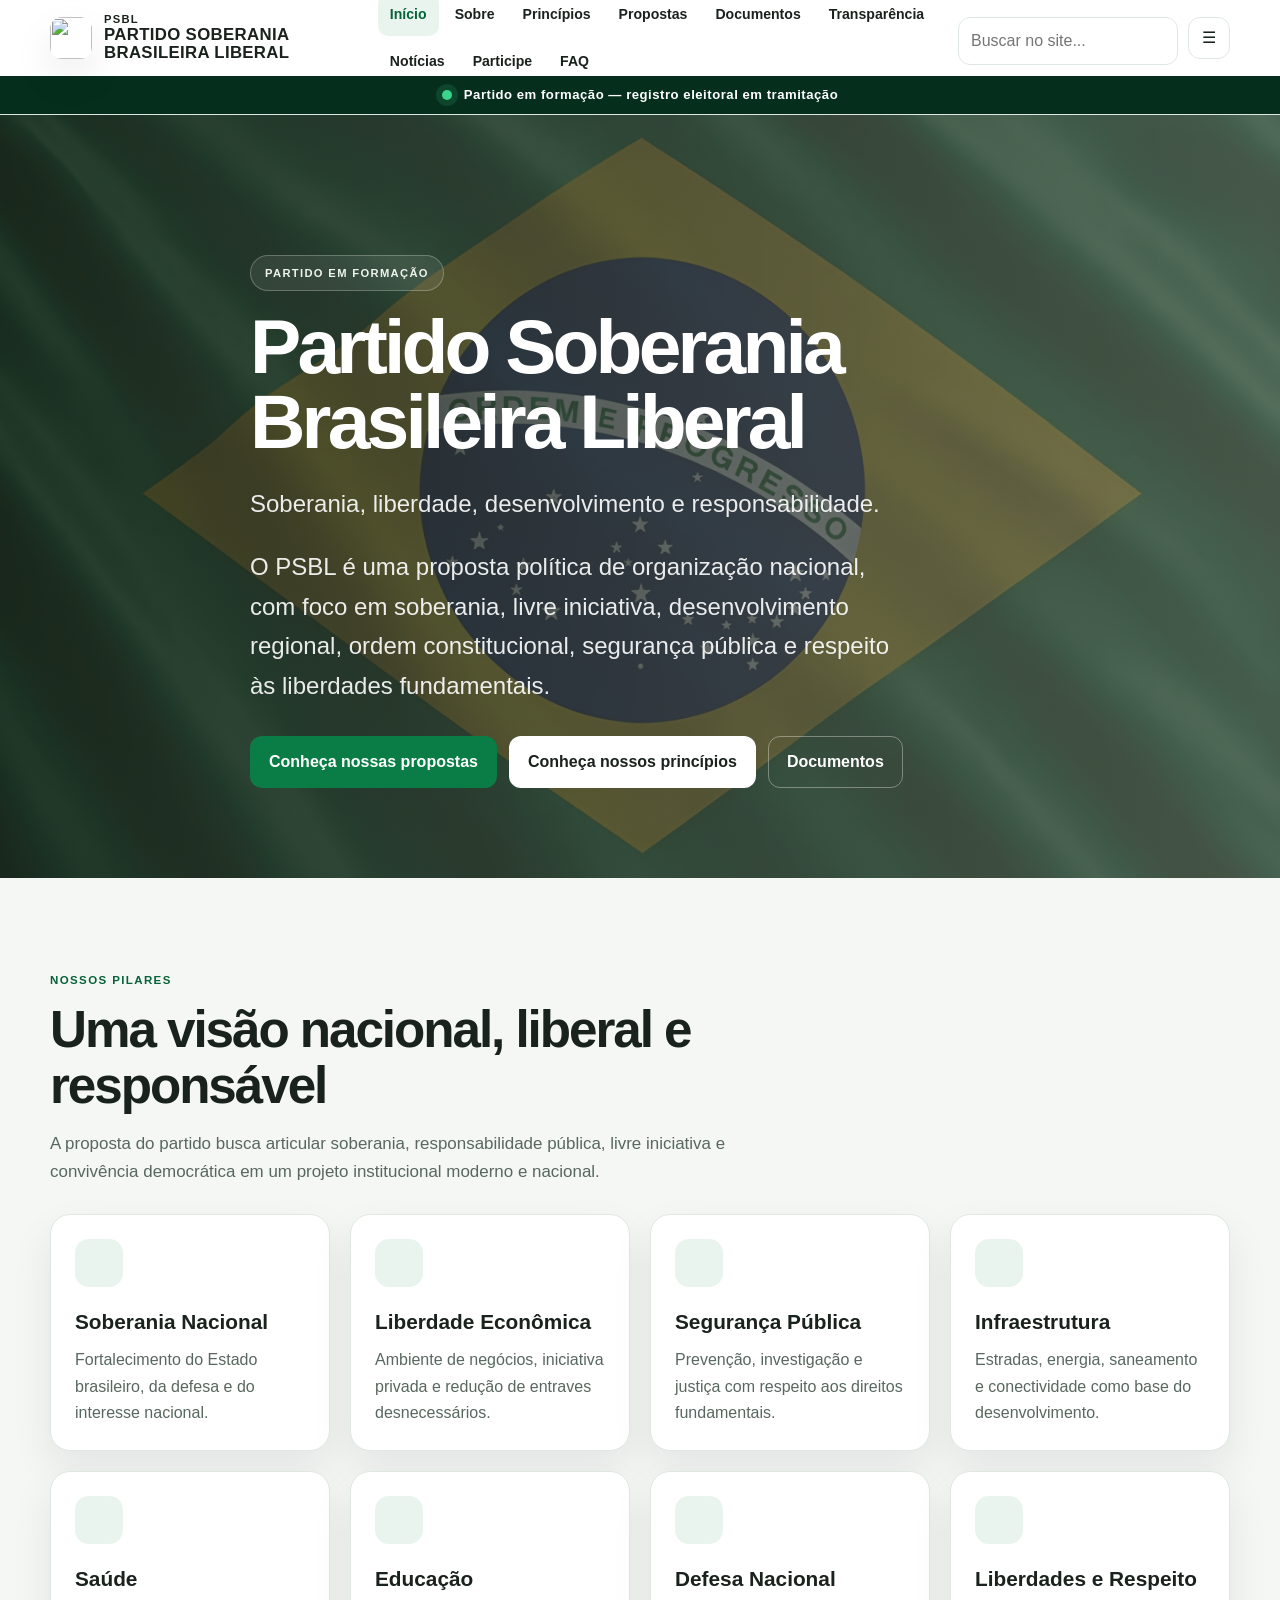
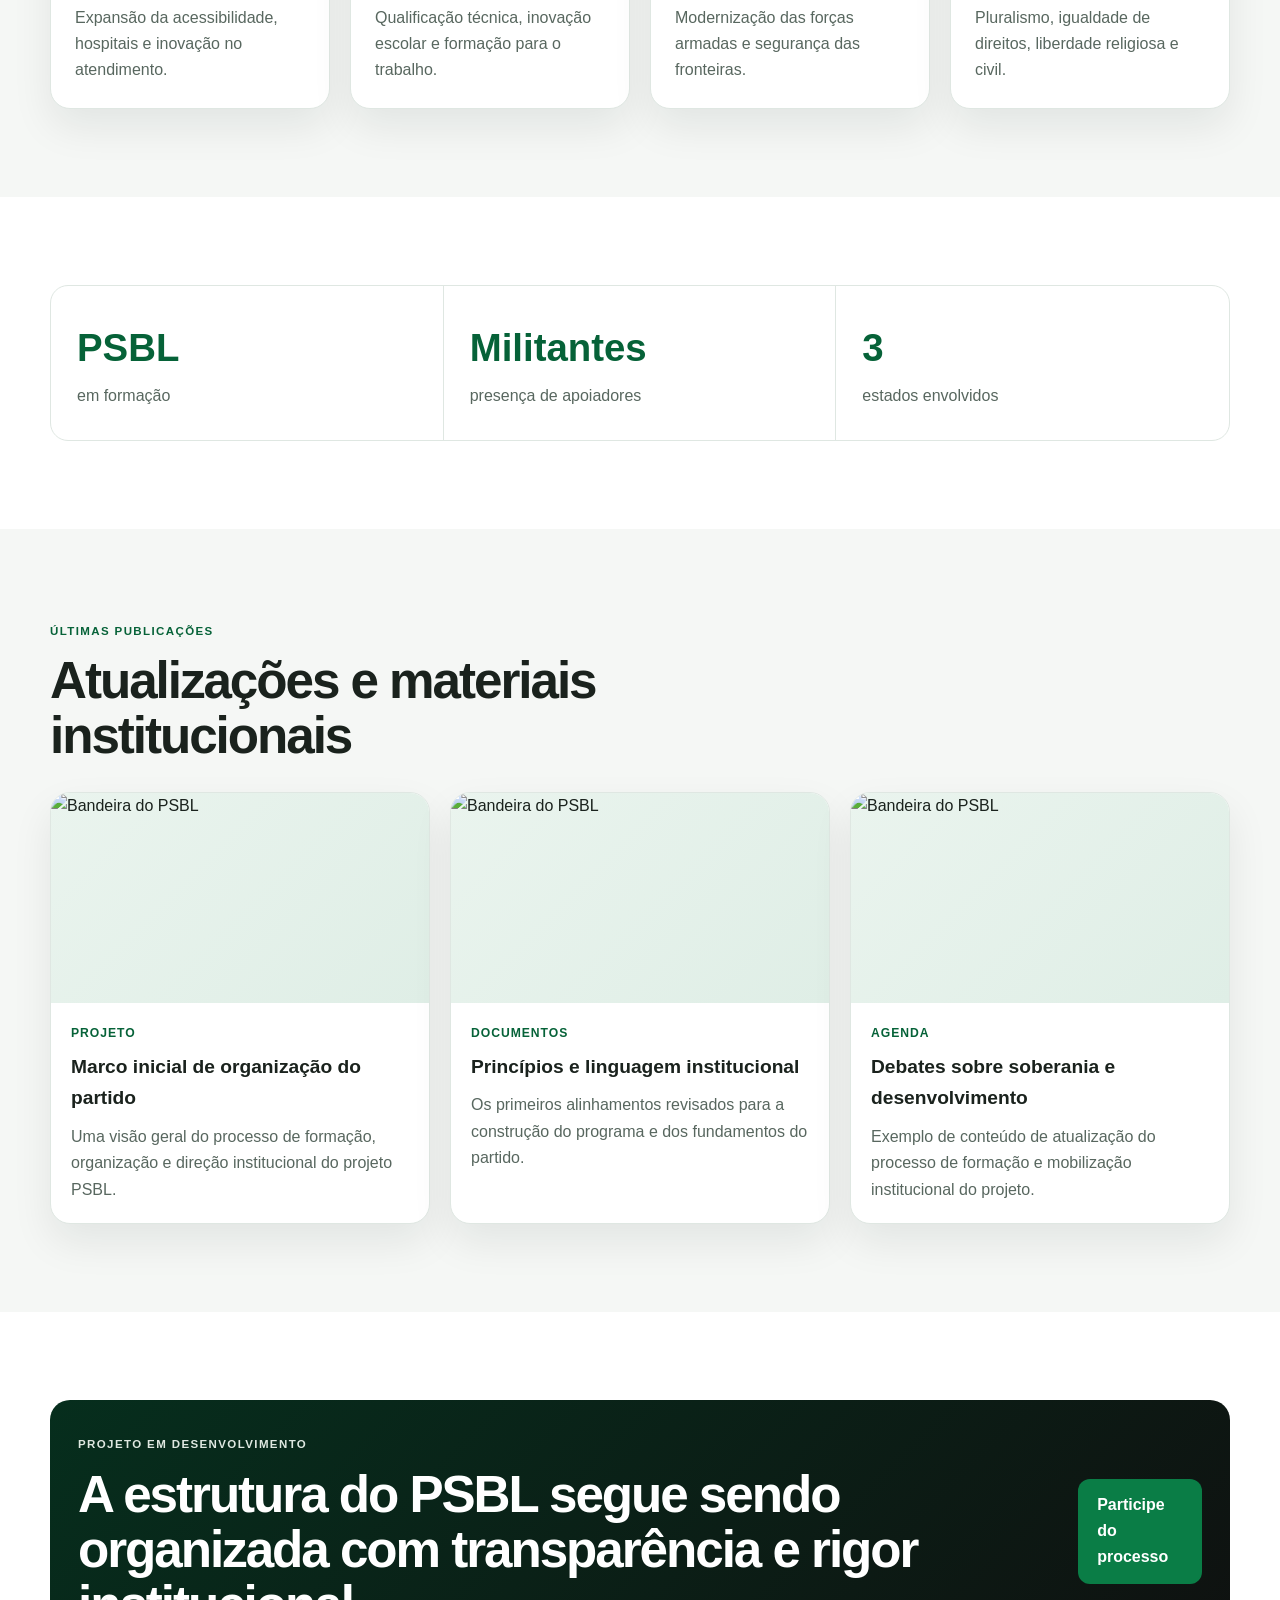
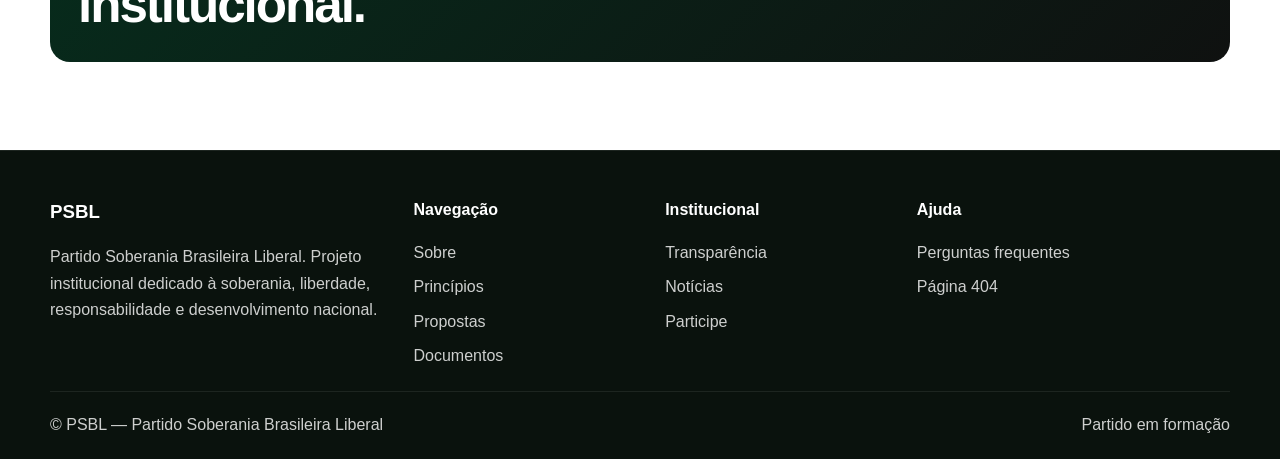
==== index.html @ d9a44c6a "Rename 1index.html to index.html" ====
<!DOCTYPE html>
<html lang="pt-BR">
  <head>
    <meta charset="UTF-8" />
    <meta name="viewport" content="width=device-width, initial-scale=1.0" />
    <title>PSBL | Partido Soberania Brasileira Liberal</title>
    <meta name="description" content="Partido Soberania Brasileira Liberal — informações institucionais, princípios e propostas em formação." />
    <meta property="og:title" content="PSBL | Partido Soberania Brasileira Liberal" />
    <meta property="og:description" content="PSBL - Partido Soberania Brasileira Liberal. Soberania, liberdade, desenvolvimento e responsabilidade." />
    <meta property="og:type" content="website" />
    <meta property="og:image" content="./bandeira-psbl.svg" />
    <link rel="icon" href="./download.svg" type="image/svg+xml" />
    <link rel="stylesheet" href="./style.css" />
    <link rel="stylesheet" href="./responsive.css" />
  </head>
  <body data-page="home">
    <a class="skip-link" href="#main-content">Pular para o conteúdo</a>
    <header class="site-header">
      <div class="container header-inner">
        <a href="./index.html" class="brand" aria-label="PSBL início">
          <img class="brand-mark" src="./download.svg" alt="" />
          <span class="brand-text"><span>PSBL</span><strong>Partido Soberania Brasileira Liberal</strong></span>
        </a>
        <div class="nav-layout">
          <nav class="nav" aria-label="Navegação principal">
            <a href="index.html" class="active">Início</a>
            <a href="sobre.html">Sobre</a>
            <a href="principios.html">Princípios</a>
            <a href="propostas.html">Propostas</a>
            <a href="documentos.html">Documentos</a>
            <a href="transparencia.html">Transparência</a>
            <a href="noticias.html">Notícias</a>
            <a href="participe.html">Participe</a>
            <a href="faq.html">FAQ</a>
          </nav>
          <div class="nav-actions">
            <input id="site-search" class="site-search" type="search" aria-label="Buscar no site" placeholder="Buscar no site..." />
            <button class="icon-btn menu-toggle" type="button" aria-label="Abrir menu" aria-expanded="false">☰</button>
          </div>
        </div>
      </div>
      <div class="status-bar"><div class="container"><span class="status-indicator" aria-hidden="true"></span><span>Partido em formação — registro eleitoral em tramitação</span></div></div>
    </header>

    <main id="main-content">
      <section class="hero" aria-label="Banner principal do PSBL">
        <div class="container hero-content">
          <span class="eyebrow">Partido em formação</span>
          <h1>Partido Soberania Brasileira Liberal</h1>
          <p>Soberania, liberdade, desenvolvimento e responsabilidade.</p>
          <p>O PSBL é uma proposta política de organização nacional, com foco em soberania, livre iniciativa, desenvolvimento regional, ordem constitucional, segurança pública e respeito às liberdades fundamentais.</p>
          <div class="actions">
            <a class="btn btn-primary" href="propostas.html">Conheça nossas propostas</a>
            <a class="btn btn-light" href="principios.html">Conheça nossos princípios</a>
            <a class="btn btn-outline" href="documentos.html">Documentos</a>
          </div>
        </div>
      </section>

      <section class="section">
        <div class="container">
          <div class="section-head">
            <span class="kicker">Nossos pilares</span>
            <h2>Uma visão nacional, liberal e responsável</h2>
            <p class="lead">A proposta do partido busca articular soberania, responsabilidade pública, livre iniciativa e convivência democrática em um projeto institucional moderno e nacional.</p>
          </div>
          <div class="grid grid-4">
            <article class="card search-target"><div class="icon"></div><h3>Soberania Nacional</h3><p>Fortalecimento do Estado brasileiro, da defesa e do interesse nacional.</p></article>
            <article class="card search-target"><div class="icon"></div><h3>Liberdade Econômica</h3><p>Ambiente de negócios, iniciativa privada e redução de entraves desnecessários.</p></article>
            <article class="card search-target"><div class="icon"></div><h3>Segurança Pública</h3><p>Prevenção, investigação e justiça com respeito aos direitos fundamentais.</p></article>
            <article class="card search-target"><div class="icon"></div><h3>Infraestrutura</h3><p>Estradas, energia, saneamento e conectividade como base do desenvolvimento.</p></article>
            <article class="card search-target"><div class="icon"></div><h3>Saúde</h3><p>Expansão da acessibilidade, hospitais e inovação no atendimento.</p></article>
            <article class="card search-target"><div class="icon"></div><h3>Educação</h3><p>Qualificação técnica, inovação escolar e formação para o trabalho.</p></article>
            <article class="card search-target"><div class="icon"></div><h3>Defesa Nacional</h3><p>Modernização das forças armadas e segurança das fronteiras.</p></article>
            <article class="card search-target"><div class="icon"></div><h3>Liberdades e Respeito</h3><p>Pluralismo, igualdade de direitos, liberdade religiosa e civil.</p></article>
          </div>
        </div>
      </section>

      <section class="section alt">
        <div class="container">
          <div class="stats">
            <div class="stat search-target"><strong>PSBL</strong><span>em formação</span></div>
            <div class="stat search-target"><strong>Militantes</strong><span>presença de apoiadores</span></div>
            <div class="stat search-target"><strong>3</strong><span>estados envolvidos</span></div>
          </div>
        </div>
      </section>

      <section class="section">
        <div class="container">
          <div class="section-head">
            <span class="kicker">Últimas publicações</span>
            <h2>Atualizações e materiais institucionais</h2>
          </div>
          <div class="grid grid-3">
            <article class="news-card search-target"><img src="./bandeira-psbl.svg" alt="Bandeira do PSBL" /><div class="news-card-body"><div class="news-meta">Projeto</div><h3>Marco inicial de organização do partido</h3><p>Uma visão geral do processo de formação, organização e direção institucional do projeto PSBL.</p></div></article>
            <article class="news-card search-target"><img src="./bandeira-psbl.svg" alt="Bandeira do PSBL" /><div class="news-card-body"><div class="news-meta">Documentos</div><h3>Princípios e linguagem institucional</h3><p>Os primeiros alinhamentos revisados para a construção do programa e dos fundamentos do partido.</p></div></article>
            <article class="news-card search-target"><img src="./bandeira-psbl.svg" alt="Bandeira do PSBL" /><div class="news-card-body"><div class="news-meta">Agenda</div><h3>Debates sobre soberania e desenvolvimento</h3><p>Exemplo de conteúdo de atualização do processo de formação e mobilização institucional do projeto.</p></div></article>
          </div>
        </div>
      </section>

      <section class="section alt">
        <div class="container">
          <div class="callout">
            <div>
              <span class="kicker" style="color:#dfe8e1;">Projeto em desenvolvimento</span>
              <h2 style="margin:10px 0 0; color:#fff;">A estrutura do PSBL segue sendo organizada com transparência e rigor institucional.</h2>
            </div>
            <a class="btn btn-primary" href="participe.html">Participe do processo</a>
          </div>
        </div>
      </section>
    </main>

    <footer class="footer">
      <div class="container">
        <div class="footer-grid">
          <div>
            <h3>PSBL</h3>
            <p>Partido Soberania Brasileira Liberal. Projeto institucional dedicado à soberania, liberdade, responsabilidade e desenvolvimento nacional.</p>
          </div>
          <div>
            <h4>Navegação</h4>
            <ul>
              <li><a href="sobre.html">Sobre</a></li>
              <li><a href="principios.html">Princípios</a></li>
              <li><a href="propostas.html">Propostas</a></li>
              <li><a href="documentos.html">Documentos</a></li>
            </ul>
          </div>
          <div>
            <h4>Institucional</h4>
            <ul>
              <li><a href="transparencia.html">Transparência</a></li>
              <li><a href="noticias.html">Notícias</a></li>
              <li><a href="participe.html">Participe</a></li>
            </ul>
          </div>
          <div>
            <h4>Ajuda</h4>
            <ul>
              <li><a href="faq.html">Perguntas frequentes</a></li>
              <li><a href="404.html">Página 404</a></li>
            </ul>
          </div>
        </div>
        <div class="footer-bottom">
          <span>© <span id="year"></span> PSBL — Partido Soberania Brasileira Liberal</span>
          <span>Partido em formação</span>
        </div>
      </div>
    </footer>

    <button class="back-to-top" type="button" aria-label="Voltar ao topo">↑</button>
    <div class="modal" aria-hidden="true">
      <div class="modal-card" role="dialog" aria-modal="true" aria-labelledby="modal-title">
        <div class="modal-header">
          <h3 id="modal-title">Documento</h3>
          <button class="close-modal" type="button" aria-label="Fechar modal">×</button>
        </div>
        <div id="modal-body"></div>
      </div>
    </div>

    <script src="./main.js"></script>
    <script src="./menu.js"></script>
    <script src="./faq.js"></script>
    <script src="./search.js"></script>
  </body>
</html>
---- style.css ----
:root {
  --green: #0a7d46;
  --green-strong: #066238;
  --green-deep: #062e1d;
  --green-soft: #eaf4ee;
  --black: #0f1110;
  --ink: #1a221d;
  --muted: #58675f;
  --paper: #f5f7f5;
  --white: #ffffff;
  --line: #dfe7e2;
  --shadow: 0 18px 40px rgba(12, 28, 21, 0.08);
  --radius: 20px;
  --max: 1180px;
  --header-height: 76px;
  --transition: 0.22s ease;
}
* { box-sizing: border-box; }
html { scroll-behavior: smooth; }
body { margin: 0; font-family: "Bahnschrift", "DIN Alternate", "DIN 1451 Std", "Arial Narrow", Arial, sans-serif; color: var(--ink); background: var(--paper); line-height: 1.65; }
body.dark-mode { --green: #1a9a5f; --green-strong: #22b56e; --green-deep: #0d2c22; --green-soft: #112a1f; --black: #111714; --ink: #edf4ef; --muted: #b7c4bd; --paper: #0f1512; --white: #111918; --line: #1e2c28; --shadow: 0 18px 40px rgba(0,0,0,0.25); }
img { max-width: 100%; display: block; }
a { color: inherit; text-decoration: none; }
button, input, select, textarea { font: inherit; }
button { cursor: pointer; }
.container { width: min(var(--max), calc(100% - 32px)); margin: 0 auto; }
.skip-link { position: absolute; left: -9999px; top: 0; background: var(--white); color: var(--black); padding: 10px 14px; z-index: 1100; }
.skip-link:focus { left: 16px; top: 16px; }
.site-header { position: sticky; top: 0; z-index: 1000; background: rgba(255,255,255,0.9); backdrop-filter: blur(10px); border-bottom: 1px solid var(--line); }
body.dark-mode .site-header { background: rgba(16, 21, 18, 0.9); }
.header-inner { height: var(--header-height); display: flex; align-items: center; gap: 18px; }
.brand { display: flex; align-items: center; gap: 12px; min-width: 0; font-weight: 900; letter-spacing: 0.08em; text-transform: uppercase; }
.brand-mark { width: 42px; height: 42px; border-radius: 12px; object-fit: cover; box-shadow: var(--shadow); flex: 0 0 auto; }
.brand-text { display: flex; flex-direction: column; line-height: 1.1; font-size: 0.7rem; }
.brand-text strong { font-size: 1.05rem; letter-spacing: 0.02em; }
.nav-layout { display: flex; align-items: center; width: 100%; }
.nav { margin-left: auto; display: flex; align-items: center; gap: 4px; flex-wrap: wrap; }
.nav a, .dropbtn { padding: 10px 12px; border-radius: 10px; font-size: 0.88rem; font-weight: 700; color: var(--ink); transition: var(--transition); }
.nav a:hover, .nav a.active, .dropbtn:hover { background: var(--green-soft); color: var(--green-strong); }
.dropdown { position: relative; }
.dropdown-menu { position: absolute; top: calc(100% + 8px); left: 0; min-width: 230px; display: none; background: var(--white); border: 1px solid var(--line); border-radius: 14px; padding: 8px; box-shadow: var(--shadow); }
.dropdown:hover .dropdown-menu, .dropdown:focus-within .dropdown-menu, .dropdown-menu.is-open { display: block; }
.dropdown-menu a { display: block; padding: 9px 10px; border-radius: 10px; }
.dropdown-menu a:hover { background: var(--green-soft); }
.nav-actions { display: flex; align-items: center; gap: 10px; margin-left: 12px; }
.icon-btn { width: 42px; height: 42px; border: 1px solid var(--line); background: var(--white); border-radius: 12px; display: grid; place-items: center; color: var(--ink); transition: var(--transition); }
.icon-btn:hover { border-color: var(--green); color: var(--green-strong); }
.site-search { width: 220px; padding: 10px 12px; border: 1px solid var(--line); border-radius: 12px; background: rgba(255,255,255,0.5); }
.site-search:focus { outline: none; border-color: var(--green); box-shadow: 0 0 0 3px rgba(10,125,70,0.12); }
.status-bar { background: var(--green-deep); color: var(--white); }
.status-bar .container { display: flex; align-items: center; justify-content: center; gap: 12px; padding: 8px 0; font-size: 0.82rem; font-weight: 700; letter-spacing: 0.04em; }
.status-indicator { width: 10px; height: 10px; border-radius: 50%; background: #3ad48d; box-shadow: 0 0 0 6px rgba(58,212,141,0.14); }
.hero { position: relative; min-height: 670px; display: grid; align-items: center; background: linear-gradient(90deg, rgba(9,20,15,0.82), rgba(9,20,15,0.44)); overflow: hidden; }
.hero::before { content: ""; position: absolute; inset: 0; background-image: linear-gradient(90deg, rgba(4,13,9,0.7), rgba(4,13,9,0.6)), url("./bandeira-br.jpg"); background-size: cover; background-position: center; filter: saturate(0.9) contrast(1.08); opacity: 0.5; }
.hero-content { position: relative; z-index: 1; padding: 140px 0 90px; max-width: 780px; }
.eyebrow { display: inline-flex; gap: 8px; align-items: center; border-radius: 999px; padding: 8px 14px; background: rgba(255,255,255,0.08); border: 1px solid rgba(255,255,255,0.25); text-transform: uppercase; letter-spacing: 0.12em; font-size: 0.7rem; font-weight: 800; color: #edf4ee; }
.hero h1 { font-size: clamp(2.8rem, 6vw, 5rem); line-height: 0.98; margin: 18px 0 18px; letter-spacing: -0.05em; color: var(--white); }
.hero p { max-width: 660px; font-size: clamp(1.1rem, 2vw, 1.5rem); color: rgba(255,255,255,0.9); }
.actions { display: flex; flex-wrap: wrap; gap: 12px; margin-top: 30px; }
.btn { display: inline-flex; align-items: center; justify-content: center; border: 1px solid transparent; border-radius: 12px; padding: 12px 18px; font-weight: 800; transition: var(--transition); }
.btn:hover { transform: translateY(-1px); }
.btn-primary { background: var(--green); color: var(--white); }
.btn-primary:hover { background: #0d9c57; }
.btn-light { background: var(--white); color: var(--ink); }
.btn-outline { background: transparent; border-color: rgba(255,255,255,0.35); color: var(--white); }
.btn-dark { background: var(--black); color: var(--white); }
.btn-soft { background: var(--green-soft); color: var(--green-strong); }
.section { padding: 88px 0; }
.section.alt { background: var(--white); }
.section-head { max-width: 760px; margin-bottom: 28px; }
.kicker { display: inline-block; color: var(--green-strong); font-weight: 800; letter-spacing: 0.12em; text-transform: uppercase; font-size: 0.72rem; }
.section h2 { font-size: clamp(2rem, 4vw, 3.2rem); line-height: 1.08; margin: 10px 0 12px; letter-spacing: -0.04em; }
.lead { color: var(--muted); font-size: 1.06rem; }
.grid { display: grid; gap: 20px; }
.grid-3 { grid-template-columns: repeat(3, minmax(0, 1fr)); }
.grid-4 { grid-template-columns: repeat(4, minmax(0, 1fr)); }
.grid-2 { grid-template-columns: repeat(2, minmax(0, 1fr)); }
.card { background: var(--white); border: 1px solid var(--line); border-radius: var(--radius); padding: 24px; box-shadow: var(--shadow); }
.card h3 { margin: 0 0 8px; font-size: 1.3rem; }
.card p { margin: 0; color: var(--muted); }
.card .icon { width: 48px; height: 48px; border-radius: 14px; margin-bottom: 18px; display: grid; place-items: center; background: var(--green-soft); color: var(--green-strong); font-weight: 900; }
.stats { display: grid; grid-template-columns: repeat(3, minmax(0, 1fr)); border: 1px solid var(--line); background: var(--white); border-radius: 18px; overflow: hidden; }
.stat { padding: 30px 26px; border-right: 1px solid var(--line); }
.stat:last-child { border-right: none; }
.stat strong { display: block; font-size: clamp(1.8rem, 3vw, 2.5rem); margin-bottom: 4px; color: var(--green-strong); }
.stat span { color: var(--muted); }
.callout { background: linear-gradient(135deg, var(--green-deep), var(--black)); color: var(--white); border-radius: 20px; padding: 30px 28px; display: flex; justify-content: space-between; align-items: center; gap: 18px; }
.callout p { margin: 0; color: rgba(255,255,255,0.8); }
.page-hero { padding: 86px 0 52px; background: var(--white); border-bottom: 1px solid var(--line); }
.page-hero h1 { margin: 10px 0; font-size: clamp(2.5rem, 4vw, 4rem); line-height: 1; letter-spacing: -0.05em; }
.breadcrumb { font-size: 0.82rem; color: var(--muted); }
.breadcrumb a { color: var(--green-strong); font-weight: 700; }
.page-shell { padding: 52px 0 90px; }
.notice { border-left: 4px solid var(--green); background: var(--green-soft); border-radius: 0 14px 14px 0; padding: 18px 20px; margin-bottom: 24px; }
.notice p { margin: 0; color: var(--ink); }
.tags { display: flex; gap: 10px; flex-wrap: wrap; margin-top: 16px; }
.tag { display: inline-flex; align-items: center; justify-content: center; border-radius: 999px; background: var(--green-soft); color: var(--green-strong); font-size: 0.72rem; font-weight: 800; padding: 7px 10px; letter-spacing: 0.04em; text-transform: uppercase; }
.timeline { position: relative; margin-top: 28px; }
.timeline::before { content: ""; position: absolute; left: 13px; top: 8px; bottom: 8px; width: 2px; background: var(--line); }
.timeline-item { position: relative; padding: 0 0 28px 40px; }
.timeline-item::before { content: ""; position: absolute; left: 6px; top: 6px; width: 16px; height: 16px; border-radius: 50%; background: var(--green); border: 4px solid var(--green-soft); }
.timeline-item strong { display: block; font-size: 1.1rem; margin-bottom: 4px; }
.list { margin: 0; padding-left: 20px; }
.list li { margin: 9px 0; color: var(--muted); }
.category-title { display: flex; align-items: center; gap: 12px; margin: 30px 0 18px; }
.category-title .line { height: 1px; background: var(--line); flex: 1; }
.proposal-box { background: var(--white); border: 1px solid var(--line); border-radius: 18px; padding: 18px 18px 14px; box-shadow: var(--shadow); }
.proposal-box h3 { margin: 0 0 8px; }
.proposal-box ul { margin: 0; padding-left: 18px; color: var(--muted); }
.panel { background: var(--white); border: 1px solid var(--line); border-radius: var(--radius); padding: 24px; box-shadow: var(--shadow); }
.table-wrap { overflow: auto; border: 1px solid var(--line); border-radius: 18px; background: var(--white); }
table { width: 100%; border-collapse: collapse; min-width: 650px; }
th, td { text-align: left; padding: 14px 16px; border-bottom: 1px solid var(--line); }
th { background: var(--green-soft); font-size: 0.76rem; letter-spacing: 0.08em; text-transform: uppercase; color: var(--green-strong); }
.form { display: grid; gap: 14px; }
.form-grid { display: grid; grid-template-columns: repeat(2, minmax(0, 1fr)); gap: 14px; }
label { display: block; font-weight: 700; font-size: 0.9rem; }
input, select, textarea { width: 100%; margin-top: 6px; padding: 12px 13px; border-radius: 12px; border: 1px solid var(--line); background: var(--white); color: var(--ink); }
input:focus, select:focus, textarea:focus { outline: none; border-color: var(--green); box-shadow: 0 0 0 3px rgba(10,125,70,0.12); }
textarea { min-height: 130px; resize: vertical; }
.news-card, .event-card { background: var(--white); border: 1px solid var(--line); border-radius: 20px; overflow: hidden; box-shadow: var(--shadow); }
.news-card img { height: 210px; width: 100%; object-fit: cover; background: linear-gradient(135deg, var(--green-soft), #dfeee6); }
.news-card-body, .event-card-body { padding: 20px; }
.news-meta, .event-meta { font-size: 0.76rem; font-weight: 700; text-transform: uppercase; letter-spacing: 0.08em; color: var(--green-strong); }
.news-card h3, .event-card h3 { margin: 8px 0 10px; font-size: 1.2rem; }
.news-card p, .event-card p { margin: 0; color: var(--muted); }
.event-badge { display: inline-block; background: var(--green-soft); color: var(--green-strong); border-radius: 999px; padding: 5px 9px; font-size: 0.72rem; font-weight: 800; }
.faq-item { border: 1px solid var(--line); border-radius: 14px; background: var(--white); overflow: hidden; margin-bottom: 12px; }
.faq-question { width: 100%; display: flex; align-items: center; justify-content: space-between; background: transparent; border: 0; padding: 16px 18px; text-align: left; font-weight: 800; color: var(--ink); }
.faq-answer { padding: 0 18px 18px; color: var(--muted); display: none; }
.faq-item.active .faq-answer { display: block; }
.faq-question .plus { font-size: 1.6rem; line-height: 1; color: var(--green-strong); }
.map-illustration { background: linear-gradient(135deg, #edf5f1, #e6f2ea); border: 1px solid var(--line); border-radius: 20px; padding: 30px; min-height: 320px; position: relative; overflow: hidden; }
.map-shape { position: absolute; inset: 50% auto auto 50%; transform: translate(-50%, -50%); width: 240px; height: 260px; background: linear-gradient(135deg, var(--green), #1d9a60); clip-path: polygon(17% 8%, 74% 12%, 92% 19%, 94% 55%, 82% 81%, 60% 95%, 38% 92%, 25% 77%, 12% 62%, 10% 29%); box-shadow: inset 0 0 0 2px rgba(255,255,255,0.22); }
.map-badges { position: absolute; inset: 0; font-size: 0.75rem; font-weight: 800; color: var(--green-deep); }
.map-badges span { position: absolute; background: rgba(255,255,255,0.7); border-radius: 999px; padding: 7px 9px; }
.map-badges span:nth-child(1) { top: 20%; left: 16%; }
.map-badges span:nth-child(2) { top: 20%; right: 18%; }
.map-badges span:nth-child(3) { bottom: 18%; left: 24%; }
.map-badges span:nth-child(4) { bottom: 18%; right: 20%; }
.chart-placeholder { background: linear-gradient(180deg, rgba(10,125,70,0.08), rgba(10,125,70,0.02)); border: 1px solid var(--line); border-radius: 18px; padding: 20px; min-height: 220px; }
.chart-bars { display: flex; align-items: end; gap: 12px; height: 160px; }
.chart-bars span { flex: 1; border-radius: 8px 8px 0 0; background: linear-gradient(180deg, var(--green), var(--green-strong)); }
.muted { color: var(--muted); }
.footer { background: #0a120d; color: rgba(255,255,255,0.8); border-top: 1px solid rgba(255,255,255,0.08); padding: 46px 0 20px; }
.footer-grid { display: grid; gap: 28px; grid-template-columns: 1.5fr 1fr 1fr 1.4fr; }
.footer h3, .footer h4 { color: var(--white); margin: 0 0 16px; }
.footer ul { list-style: none; padding: 0; margin: 0; display: grid; gap: 8px; }
.footer a:hover { color: var(--white); }
.footer-bottom { margin-top: 22px; padding-top: 20px; border-top: 1px solid rgba(255,255,255,0.08); display: flex; justify-content: space-between; gap: 18px; flex-wrap: wrap; }
.back-to-top { position: fixed; right: 22px; bottom: 22px; width: 48px; height: 48px; border-radius: 50%; border: 0; background: var(--green); color: var(--white); box-shadow: var(--shadow); opacity: 0; pointer-events: none; transform: translateY(10px); transition: var(--transition); }
.back-to-top.visible { opacity: 1; pointer-events: auto; transform: translateY(0); }
.modal { position: fixed; inset: 0; display: none; align-items: center; justify-content: center; background: rgba(5,10,8,0.62); z-index: 1200; padding: 24px; }
.modal.is-open { display: flex; }
.modal-card { width: min(760px, 100%); background: var(--white); color: var(--ink); border-radius: 22px; padding: 24px; box-shadow: var(--shadow); }
.modal-header { display: flex; align-items: center; justify-content: space-between; gap: 10px; margin-bottom: 10px; }
.close-modal { border: 0; background: var(--green-soft); color: var(--green-strong); width: 40px; height: 40px; border-radius: 10px; font-size: 1.3rem; }
.hidden { display: none !important; }
@media (max-width: 980px) { .nav { display: none; } .nav.is-open { display: flex; position: absolute; top: calc(100% + 8px); left: 16px; right: 16px; flex-direction: column; align-items: stretch; background: var(--white); border: 1px solid var(--line); border-radius: 18px; padding: 14px; box-shadow: var(--shadow); } .dropdown-menu { position: static; display: none; box-shadow: none; border: 0; padding-left: 10px; } .dropdown:focus-within .dropdown-menu, .dropdown:hover .dropdown-menu { display: block; } .menu-toggle { display: inline-flex; margin-left: auto; } .site-search { display: none; } .grid-3, .grid-4, .footer-grid { grid-template-columns: 1fr 1fr; } }
@media (max-width: 640px) { .grid-3, .grid-4, .grid-2, .stats, .form-grid, .footer-grid { grid-template-columns: 1fr; } .header-inner { gap: 10px; } .brand-text strong { font-size: 0.9rem; } .hero { min-height: 560px; } .hero-content { padding-top: 86px; } .callout { flex-direction: column; align-items: flex-start; } .nav-actions { margin-left: 0; } }
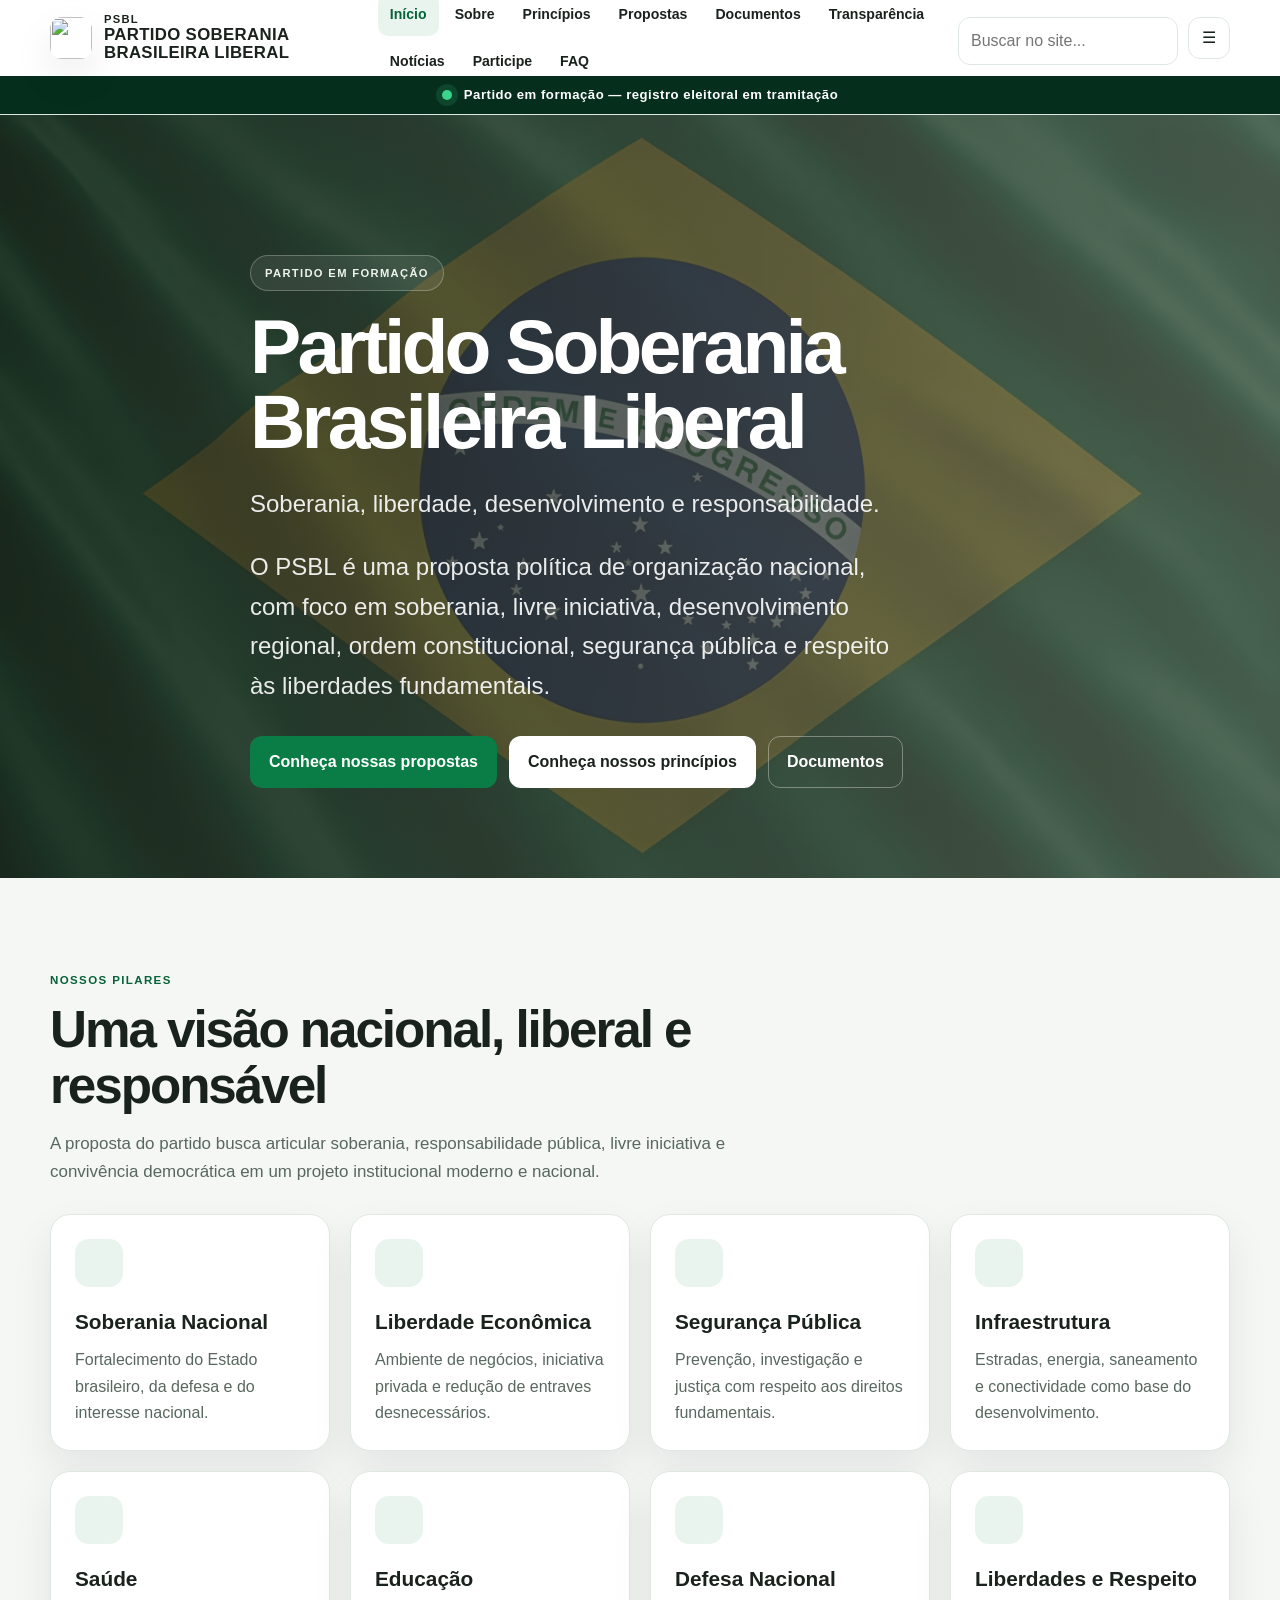
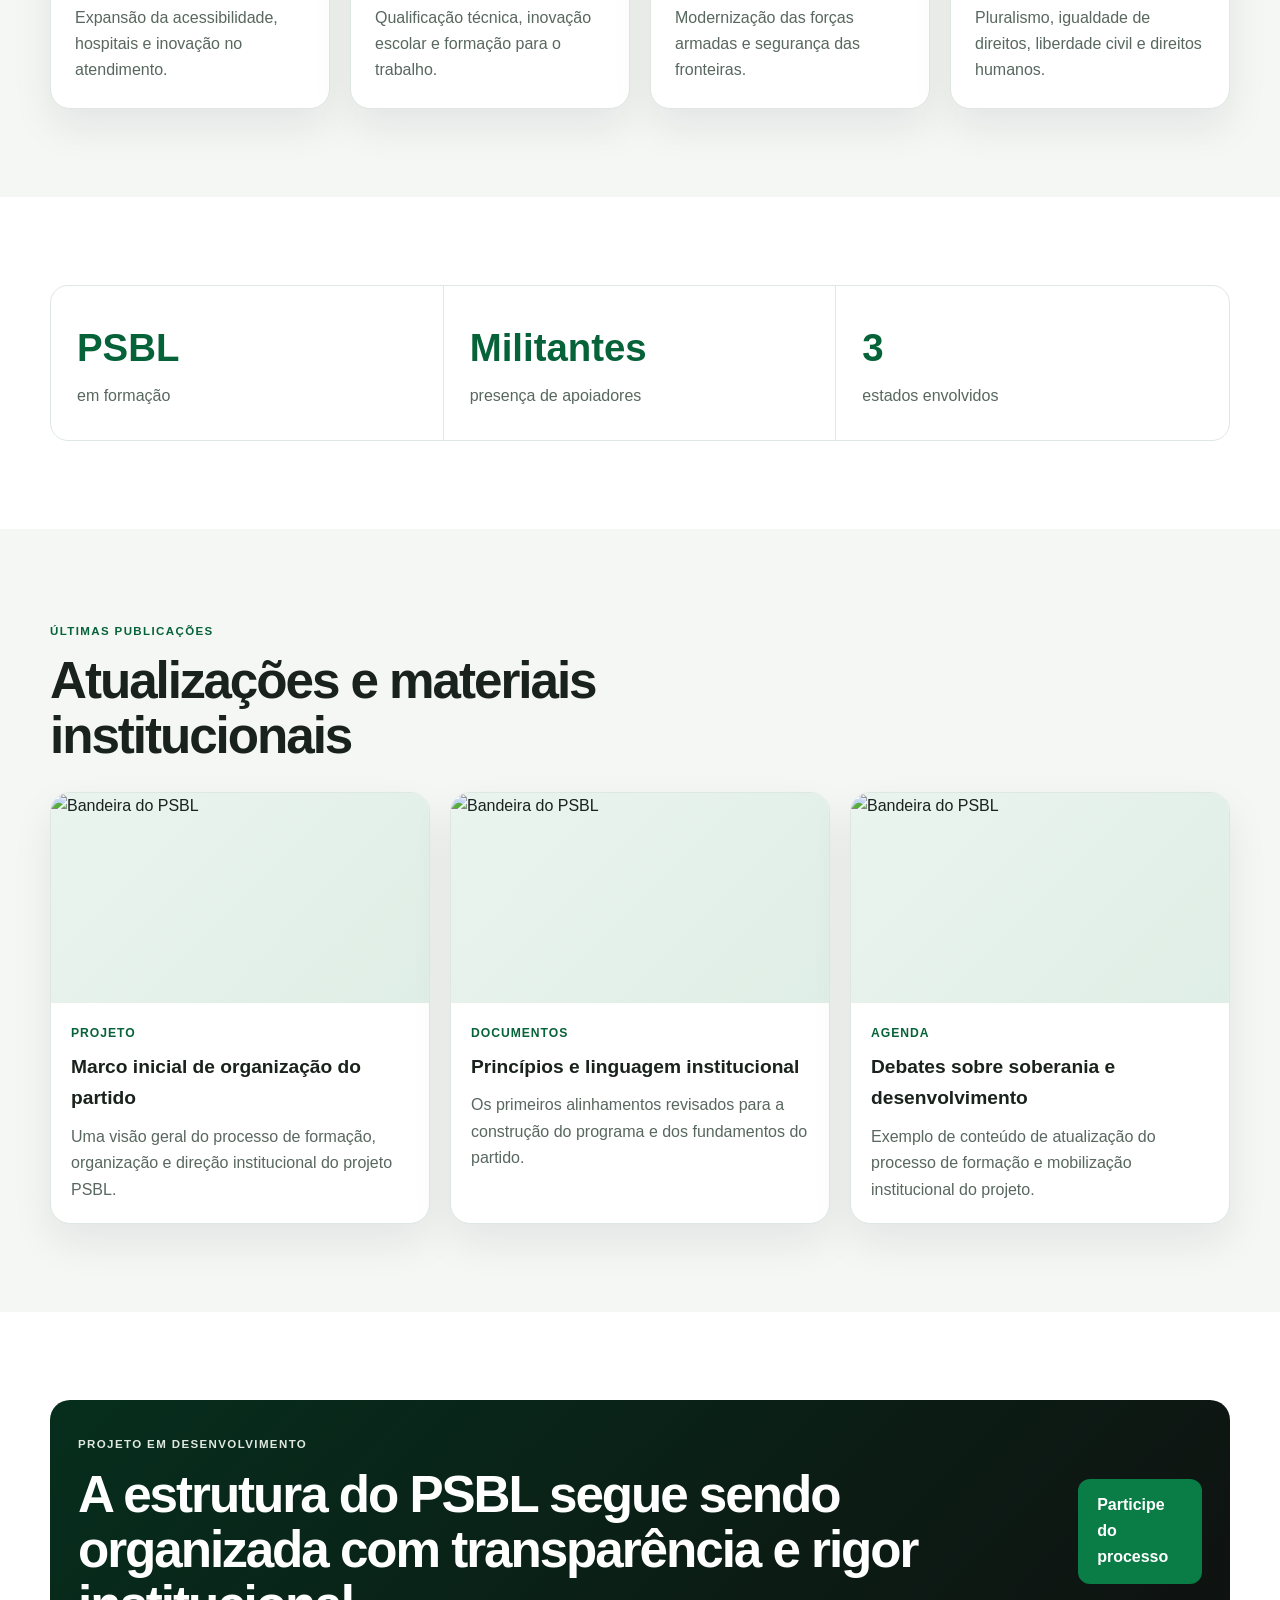
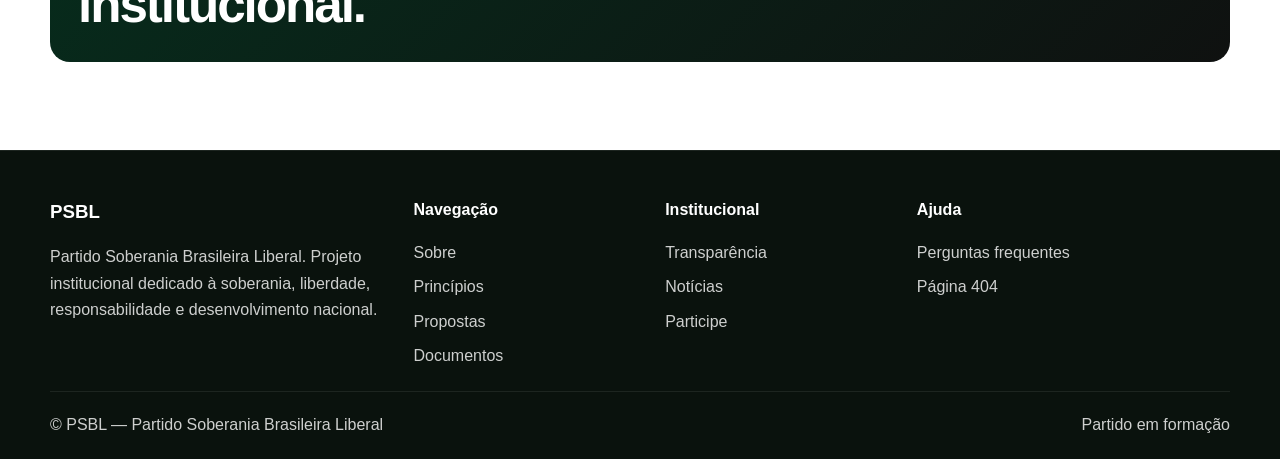
==== commit f57c863e: "Update index.html" ====
--- a/index.html
+++ b/index.html
@@ -72,7 +72,7 @@
             <article class="card search-target"><div class="icon"></div><h3>Saúde</h3><p>Expansão da acessibilidade, hospitais e inovação no atendimento.</p></article>
             <article class="card search-target"><div class="icon"></div><h3>Educação</h3><p>Qualificação técnica, inovação escolar e formação para o trabalho.</p></article>
             <article class="card search-target"><div class="icon"></div><h3>Defesa Nacional</h3><p>Modernização das forças armadas e segurança das fronteiras.</p></article>
-            <article class="card search-target"><div class="icon"></div><h3>Liberdades e Respeito</h3><p>Pluralismo, igualdade de direitos, liberdade religiosa e civil.</p></article>
+            <article class="card search-target"><div class="icon"></div><h3>Liberdades e Respeito</h3><p>Pluralismo, igualdade de direitos, liberdade civil e direitos humanos.</p></article>
           </div>
         </div>
       </section>
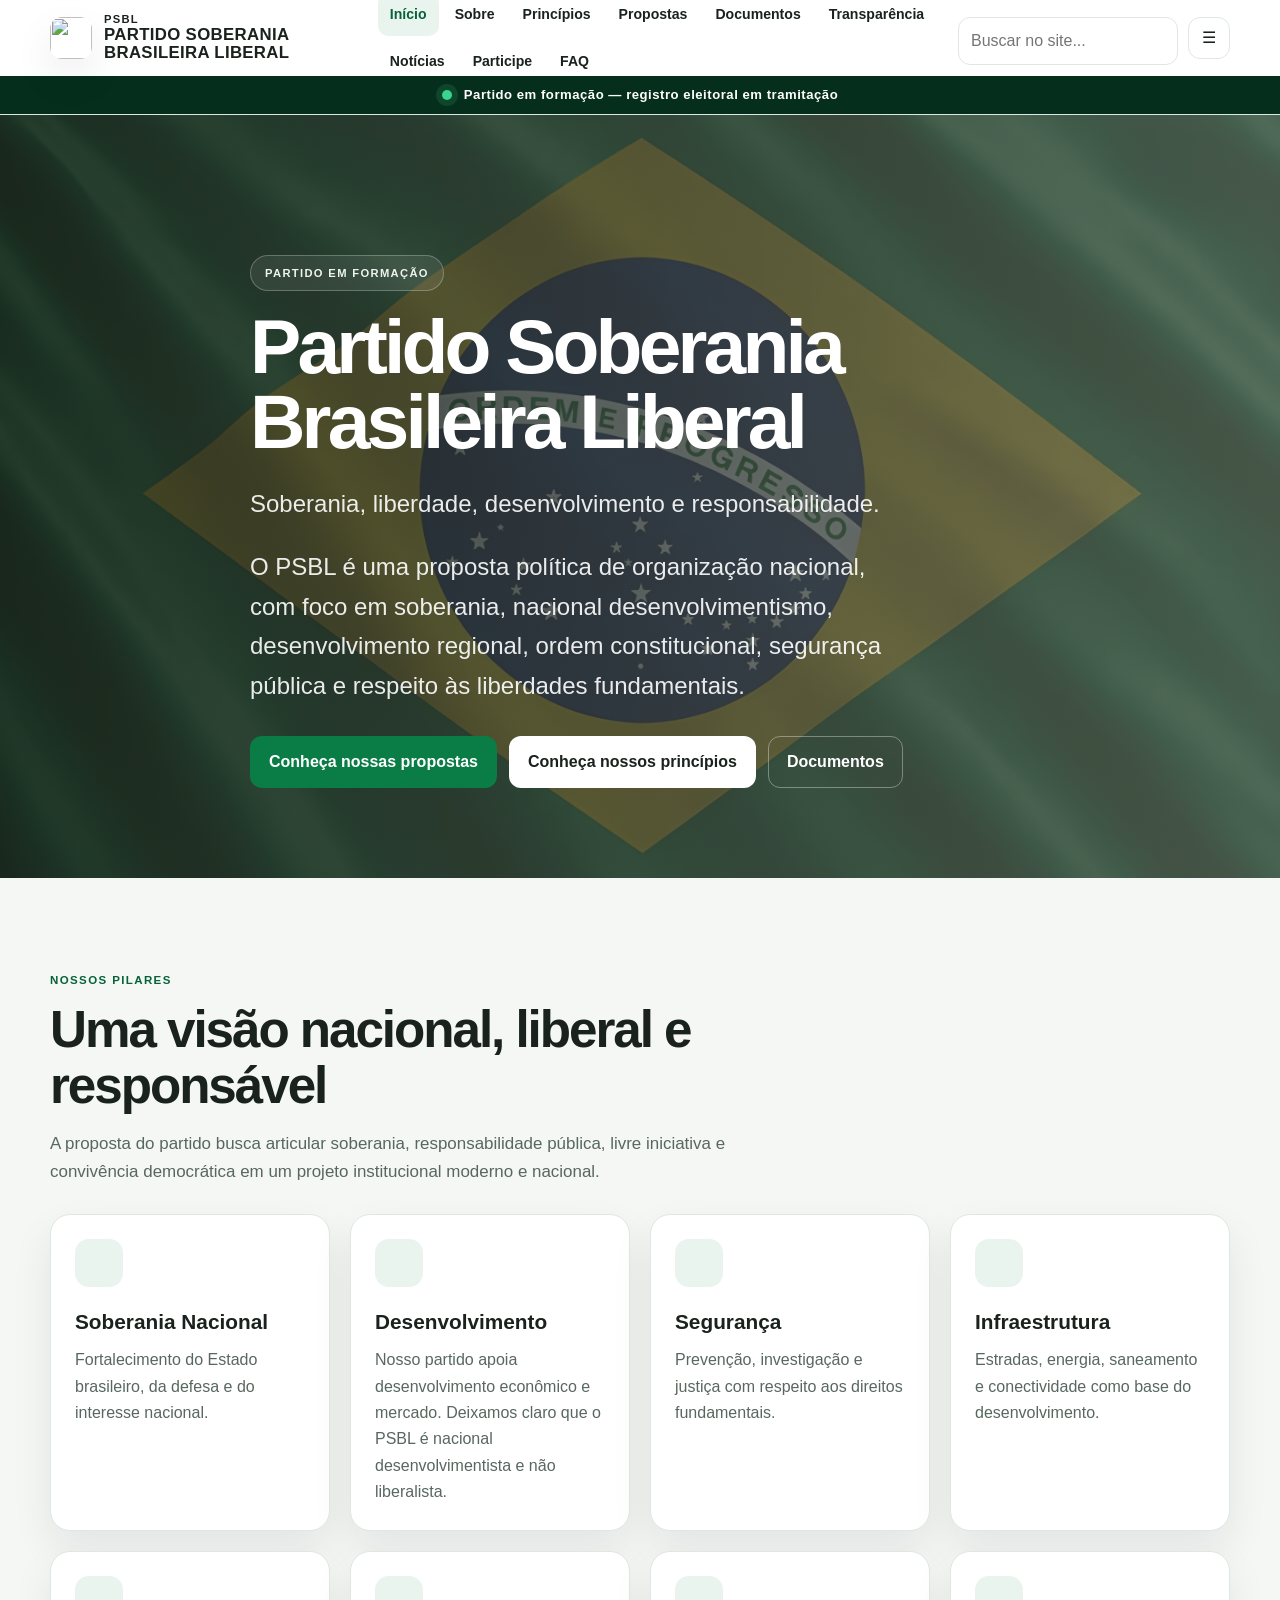
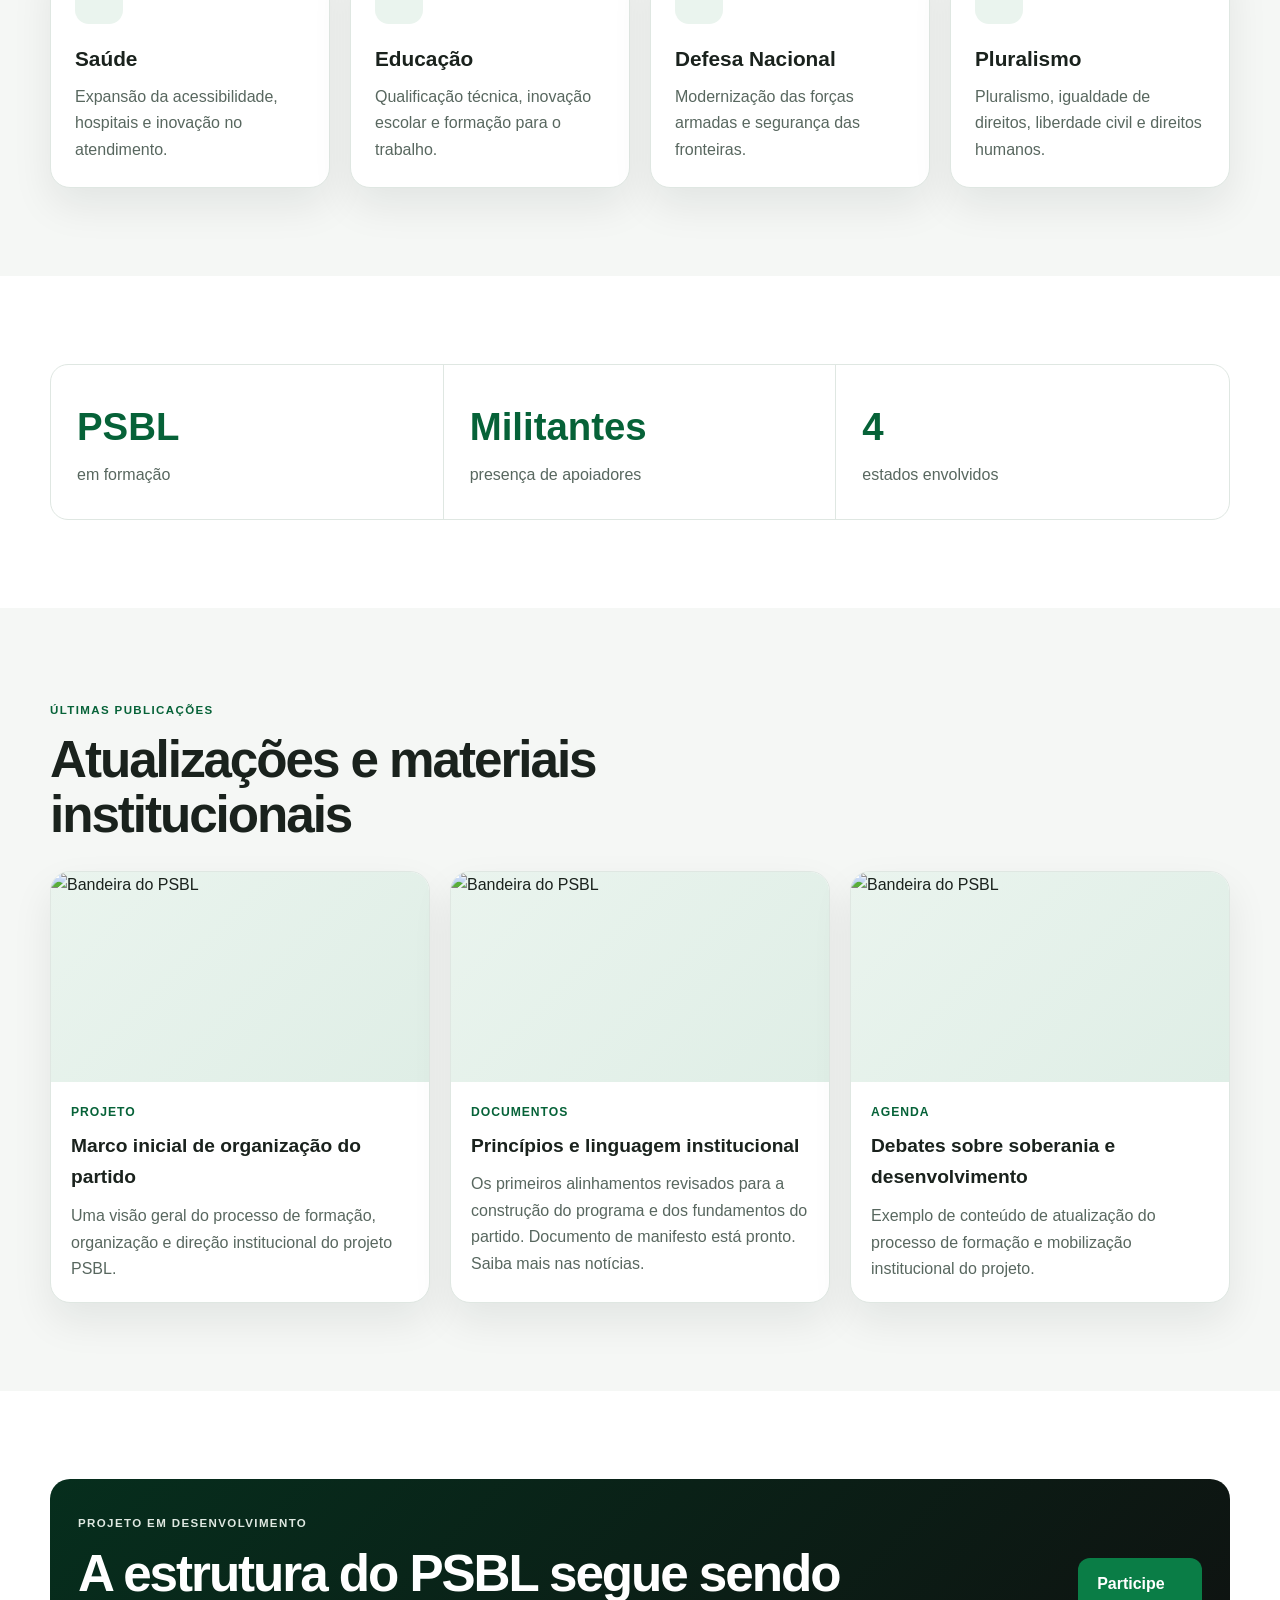
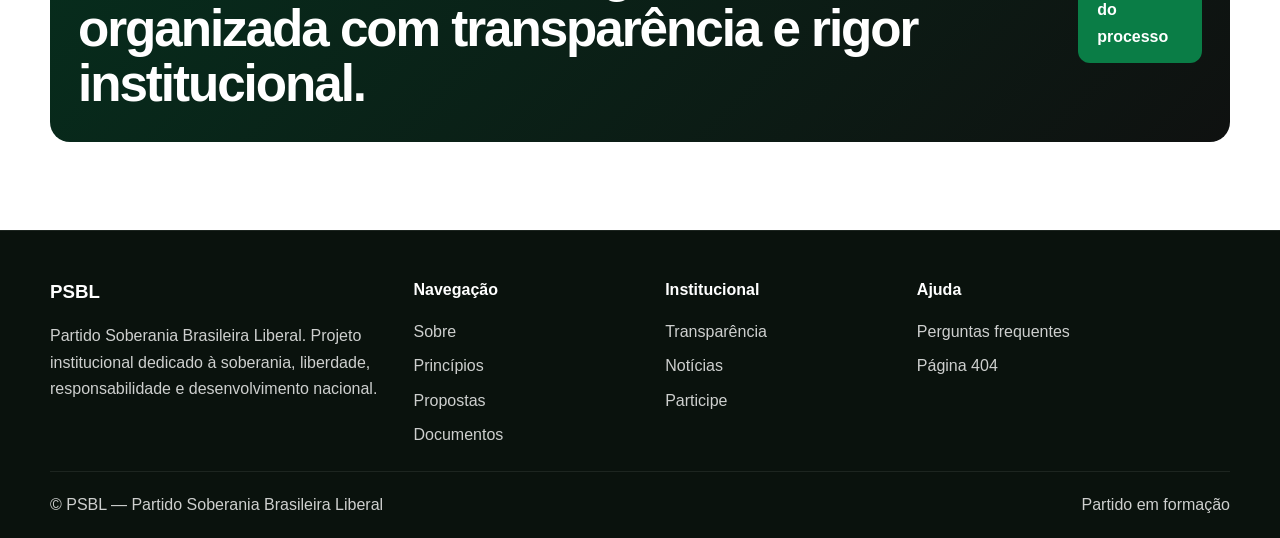
==== commit 0e9b005e: "Update index.html" ====
--- a/index.html
+++ b/index.html
@@ -48,7 +48,7 @@
           <span class="eyebrow">Partido em formação</span>
           <h1>Partido Soberania Brasileira Liberal</h1>
           <p>Soberania, liberdade, desenvolvimento e responsabilidade.</p>
-          <p>O PSBL é uma proposta política de organização nacional, com foco em soberania, livre iniciativa, desenvolvimento regional, ordem constitucional, segurança pública e respeito às liberdades fundamentais.</p>
+          <p>O PSBL é uma proposta política de organização nacional, com foco em soberania, nacional desenvolvimentismo, desenvolvimento regional, ordem constitucional, segurança pública e respeito às liberdades fundamentais.</p>
           <div class="actions">
             <a class="btn btn-primary" href="propostas.html">Conheça nossas propostas</a>
             <a class="btn btn-light" href="principios.html">Conheça nossos princípios</a>
@@ -66,13 +66,13 @@
           </div>
           <div class="grid grid-4">
             <article class="card search-target"><div class="icon"></div><h3>Soberania Nacional</h3><p>Fortalecimento do Estado brasileiro, da defesa e do interesse nacional.</p></article>
-            <article class="card search-target"><div class="icon"></div><h3>Liberdade Econômica</h3><p>Ambiente de negócios, iniciativa privada e redução de entraves desnecessários.</p></article>
-            <article class="card search-target"><div class="icon"></div><h3>Segurança Pública</h3><p>Prevenção, investigação e justiça com respeito aos direitos fundamentais.</p></article>
+            <article class="card search-target"><div class="icon"></div><h3>Desenvolvimento</h3><p>Nosso partido apoia desenvolvimento econômico e mercado. Deixamos claro que o PSBL é nacional desenvolvimentista e não liberalista. </p></article>
+            <article class="card search-target"><div class="icon"></div><h3>Segurança</h3><p>Prevenção, investigação e justiça com respeito aos direitos fundamentais.</p></article>
             <article class="card search-target"><div class="icon"></div><h3>Infraestrutura</h3><p>Estradas, energia, saneamento e conectividade como base do desenvolvimento.</p></article>
             <article class="card search-target"><div class="icon"></div><h3>Saúde</h3><p>Expansão da acessibilidade, hospitais e inovação no atendimento.</p></article>
             <article class="card search-target"><div class="icon"></div><h3>Educação</h3><p>Qualificação técnica, inovação escolar e formação para o trabalho.</p></article>
             <article class="card search-target"><div class="icon"></div><h3>Defesa Nacional</h3><p>Modernização das forças armadas e segurança das fronteiras.</p></article>
-            <article class="card search-target"><div class="icon"></div><h3>Liberdades e Respeito</h3><p>Pluralismo, igualdade de direitos, liberdade civil e direitos humanos.</p></article>
+            <article class="card search-target"><div class="icon"></div><h3>Pluralismo</h3><p>Pluralismo, igualdade de direitos, liberdade civil e direitos humanos.</p></article>
           </div>
         </div>
       </section>
@@ -82,7 +82,7 @@
           <div class="stats">
             <div class="stat search-target"><strong>PSBL</strong><span>em formação</span></div>
             <div class="stat search-target"><strong>Militantes</strong><span>presença de apoiadores</span></div>
-            <div class="stat search-target"><strong>3</strong><span>estados envolvidos</span></div>
+            <div class="stat search-target"><strong>4</strong><span>estados envolvidos</span></div>
           </div>
         </div>
       </section>
@@ -95,7 +95,7 @@
           </div>
           <div class="grid grid-3">
             <article class="news-card search-target"><img src="./bandeira-psbl.svg" alt="Bandeira do PSBL" /><div class="news-card-body"><div class="news-meta">Projeto</div><h3>Marco inicial de organização do partido</h3><p>Uma visão geral do processo de formação, organização e direção institucional do projeto PSBL.</p></div></article>
-            <article class="news-card search-target"><img src="./bandeira-psbl.svg" alt="Bandeira do PSBL" /><div class="news-card-body"><div class="news-meta">Documentos</div><h3>Princípios e linguagem institucional</h3><p>Os primeiros alinhamentos revisados para a construção do programa e dos fundamentos do partido.</p></div></article>
+            <article class="news-card search-target"><img src="./bandeira-psbl.svg" alt="Bandeira do PSBL" /><div class="news-card-body"><div class="news-meta">Documentos</div><h3>Princípios e linguagem institucional</h3><p>Os primeiros alinhamentos revisados para a construção do programa e dos fundamentos do partido. Documento de manifesto está pronto. Saiba mais nas notícias. </p></div></article>
             <article class="news-card search-target"><img src="./bandeira-psbl.svg" alt="Bandeira do PSBL" /><div class="news-card-body"><div class="news-meta">Agenda</div><h3>Debates sobre soberania e desenvolvimento</h3><p>Exemplo de conteúdo de atualização do processo de formação e mobilização institucional do projeto.</p></div></article>
           </div>
         </div>
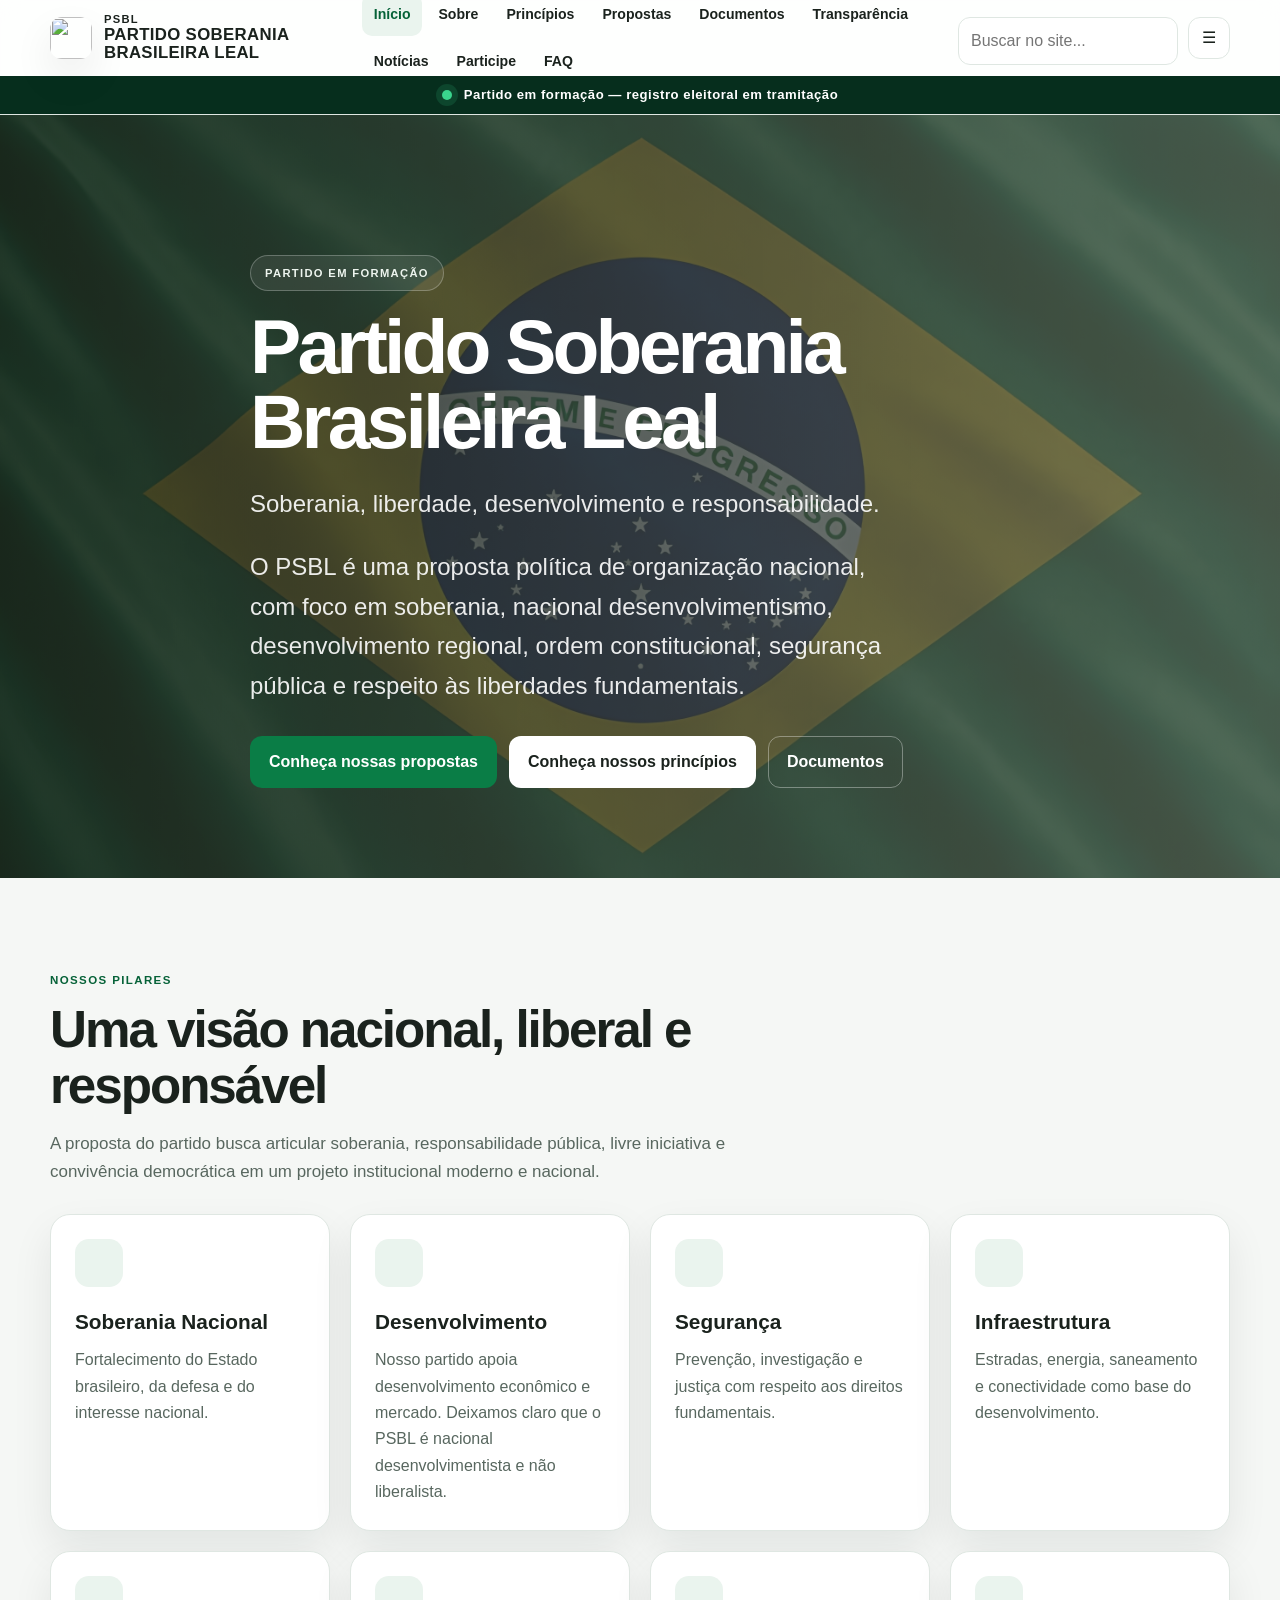
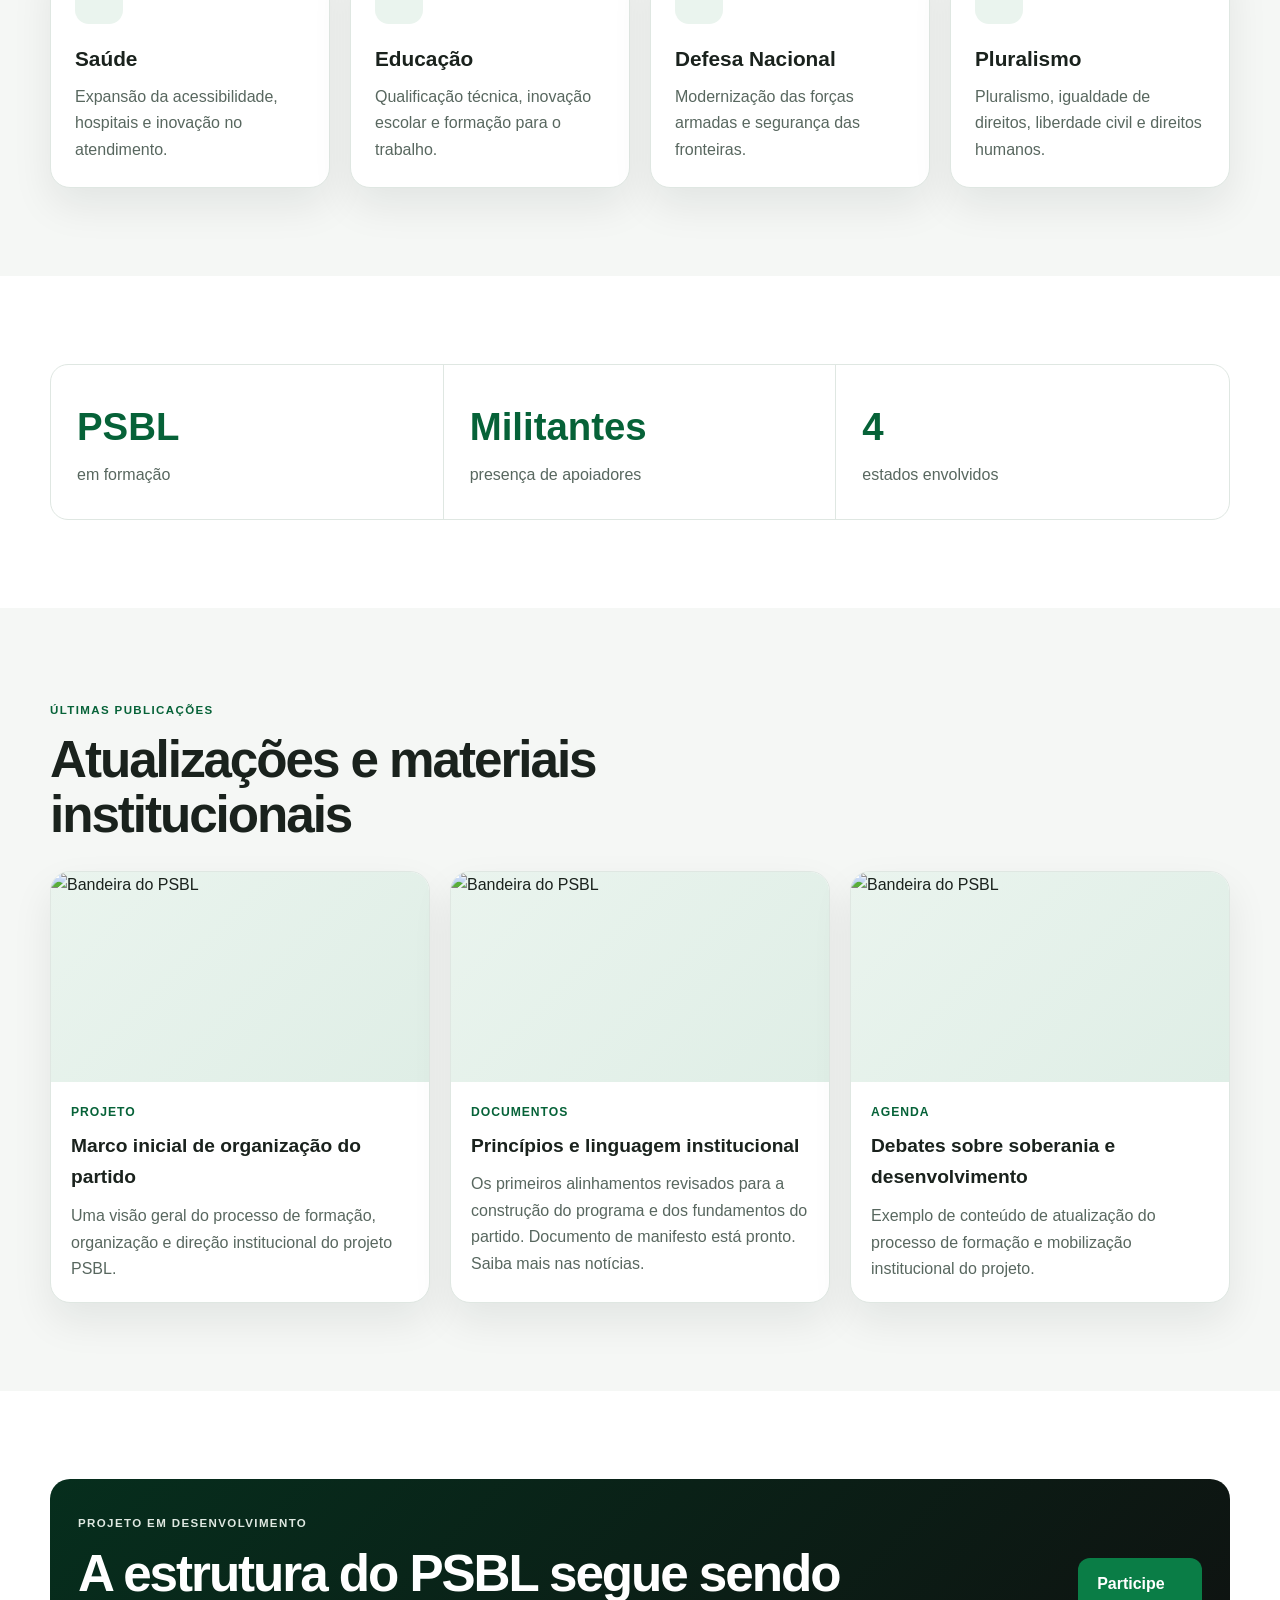
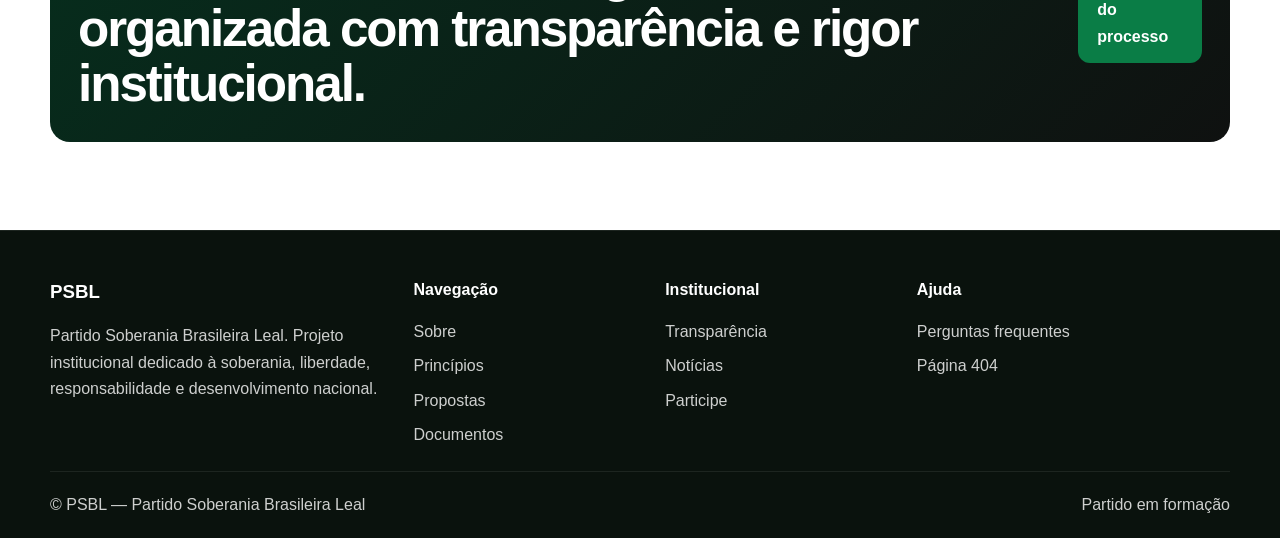
==== commit 4cea9dd7: "Update index.html" ====
--- a/index.html
+++ b/index.html
@@ -3,10 +3,10 @@
   <head>
     <meta charset="UTF-8" />
     <meta name="viewport" content="width=device-width, initial-scale=1.0" />
-    <title>PSBL | Partido Soberania Brasileira Liberal</title>
-    <meta name="description" content="Partido Soberania Brasileira Liberal — informações institucionais, princípios e propostas em formação." />
-    <meta property="og:title" content="PSBL | Partido Soberania Brasileira Liberal" />
-    <meta property="og:description" content="PSBL - Partido Soberania Brasileira Liberal. Soberania, liberdade, desenvolvimento e responsabilidade." />
+    <title>PSBL | Partido Soberania Brasileira Leal</title>
+    <meta name="description" content="Partido Soberania Brasileira Leal — informações institucionais, princípios e propostas em formação." />
+    <meta property="og:title" content="PSBL | Partido Soberania Brasileira Leal" />
+    <meta property="og:description" content="PSBL - Partido Soberania Brasileira Leal. Soberania, liberdade, desenvolvimento e responsabilidade." />
     <meta property="og:type" content="website" />
     <meta property="og:image" content="./bandeira-psbl.svg" />
     <link rel="icon" href="./download.svg" type="image/svg+xml" />
@@ -19,7 +19,7 @@
       <div class="container header-inner">
         <a href="./index.html" class="brand" aria-label="PSBL início">
           <img class="brand-mark" src="./download.svg" alt="" />
-          <span class="brand-text"><span>PSBL</span><strong>Partido Soberania Brasileira Liberal</strong></span>
+          <span class="brand-text"><span>PSBL</span><strong>Partido Soberania Brasileira Leal</strong></span>
         </a>
         <div class="nav-layout">
           <nav class="nav" aria-label="Navegação principal">
@@ -46,7 +46,7 @@
       <section class="hero" aria-label="Banner principal do PSBL">
         <div class="container hero-content">
           <span class="eyebrow">Partido em formação</span>
-          <h1>Partido Soberania Brasileira Liberal</h1>
+          <h1>Partido Soberania Brasileira Leal</h1>
           <p>Soberania, liberdade, desenvolvimento e responsabilidade.</p>
           <p>O PSBL é uma proposta política de organização nacional, com foco em soberania, nacional desenvolvimentismo, desenvolvimento regional, ordem constitucional, segurança pública e respeito às liberdades fundamentais.</p>
           <div class="actions">
@@ -119,7 +119,7 @@
         <div class="footer-grid">
           <div>
             <h3>PSBL</h3>
-            <p>Partido Soberania Brasileira Liberal. Projeto institucional dedicado à soberania, liberdade, responsabilidade e desenvolvimento nacional.</p>
+            <p>Partido Soberania Brasileira Leal. Projeto institucional dedicado à soberania, liberdade, responsabilidade e desenvolvimento nacional.</p>
           </div>
           <div>
             <h4>Navegação</h4>
@@ -147,7 +147,7 @@
           </div>
         </div>
         <div class="footer-bottom">
-          <span>© <span id="year"></span> PSBL — Partido Soberania Brasileira Liberal</span>
+          <span>© <span id="year"></span> PSBL — Partido Soberania Brasileira Leal</span>
           <span>Partido em formação</span>
         </div>
       </div>
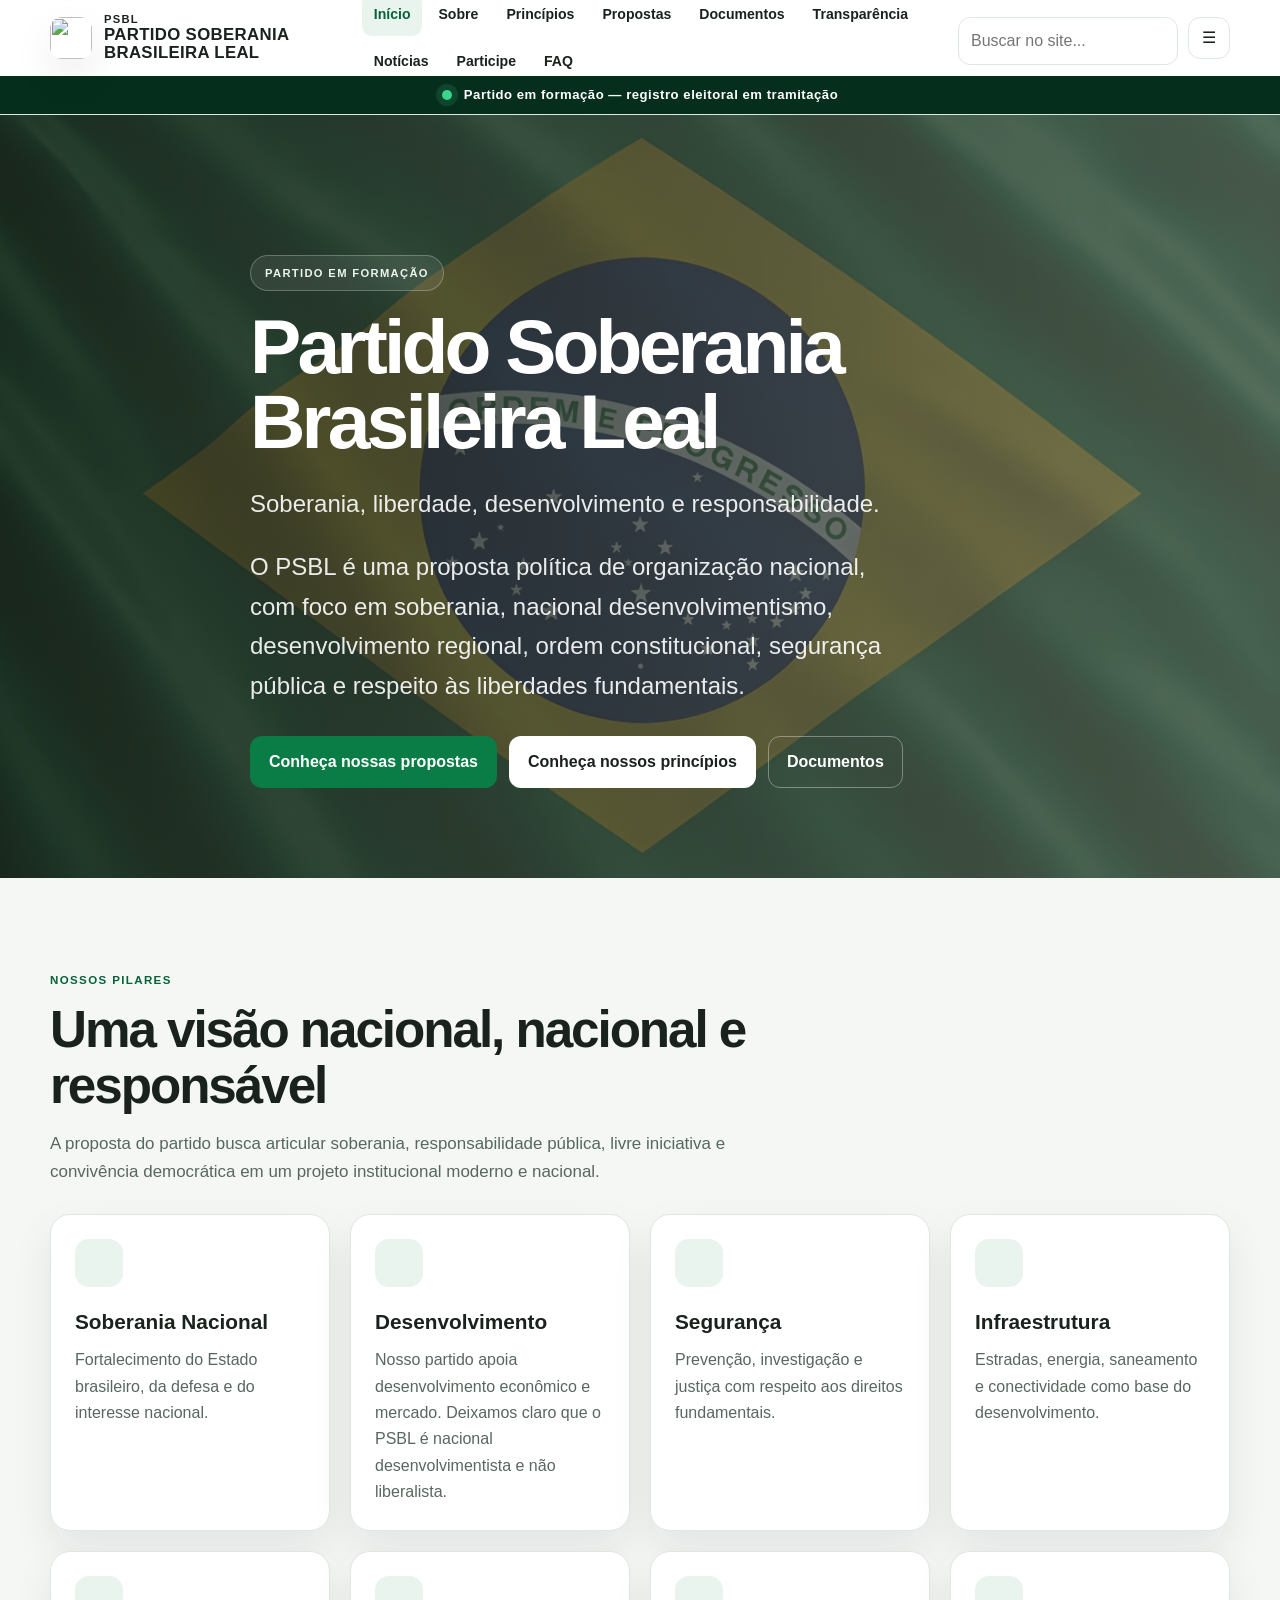
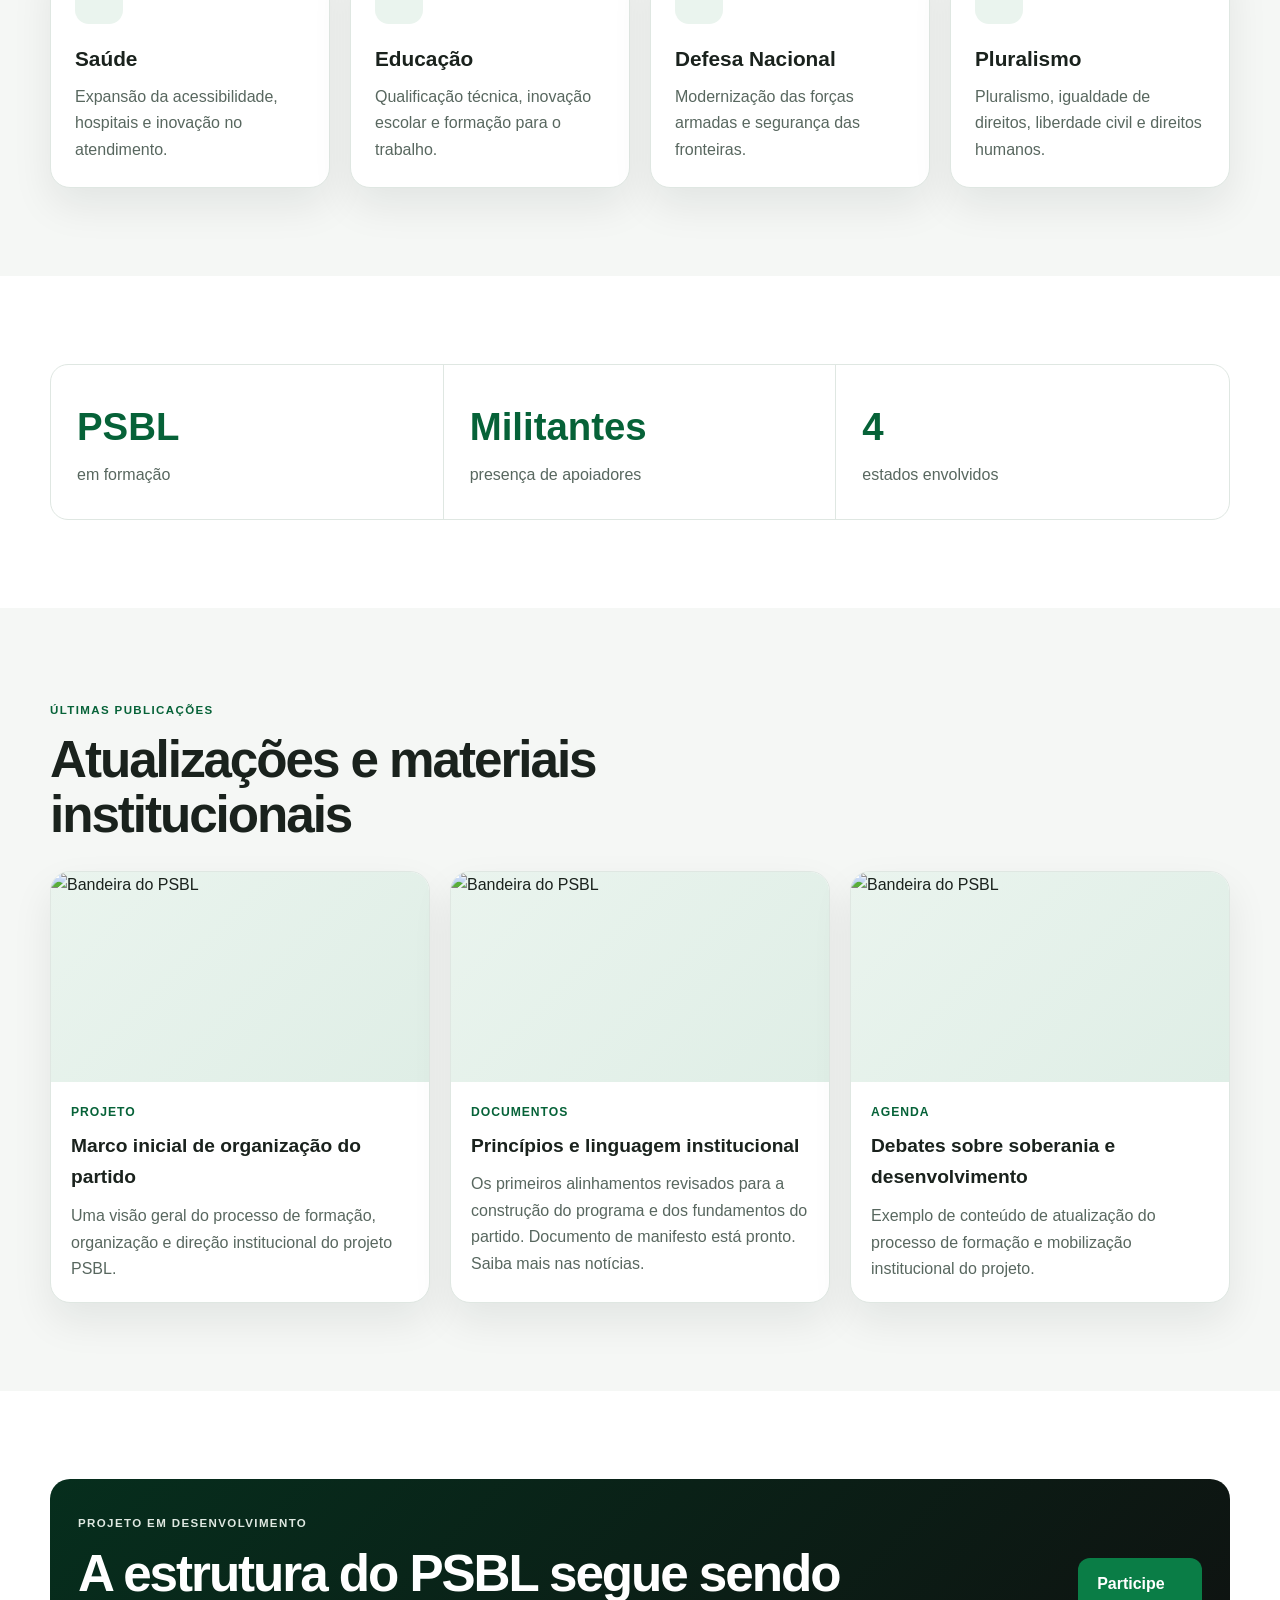
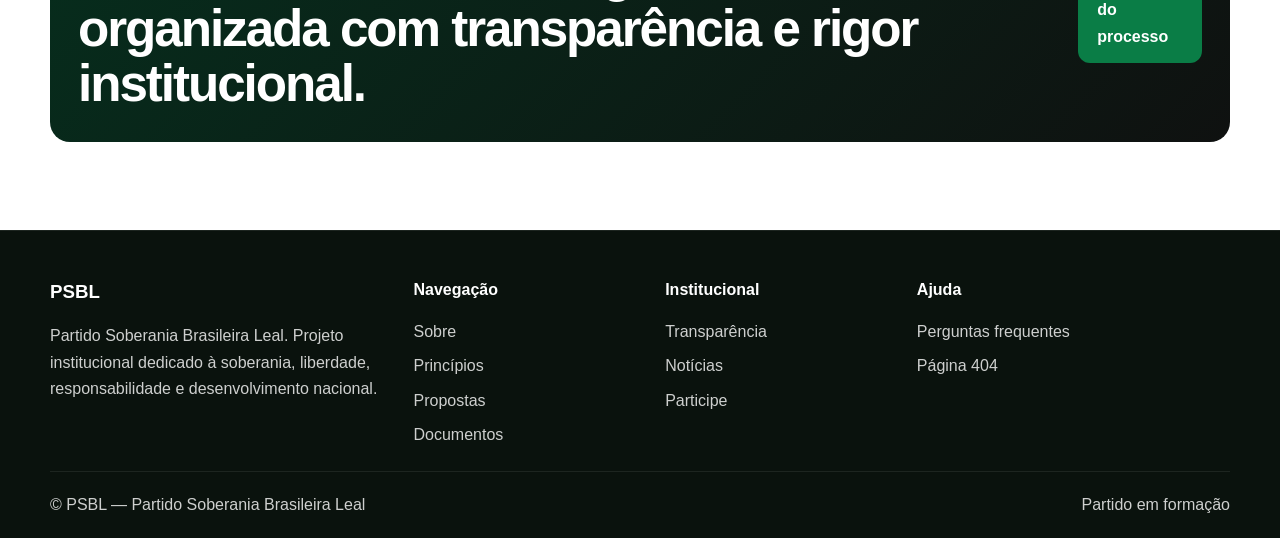
==== commit 051dfb20: "Update index.html" ====
--- a/index.html
+++ b/index.html
@@ -61,7 +61,7 @@
         <div class="container">
           <div class="section-head">
             <span class="kicker">Nossos pilares</span>
-            <h2>Uma visão nacional, liberal e responsável</h2>
+            <h2>Uma visão nacional, nacional e responsável</h2>
             <p class="lead">A proposta do partido busca articular soberania, responsabilidade pública, livre iniciativa e convivência democrática em um projeto institucional moderno e nacional.</p>
           </div>
           <div class="grid grid-4">
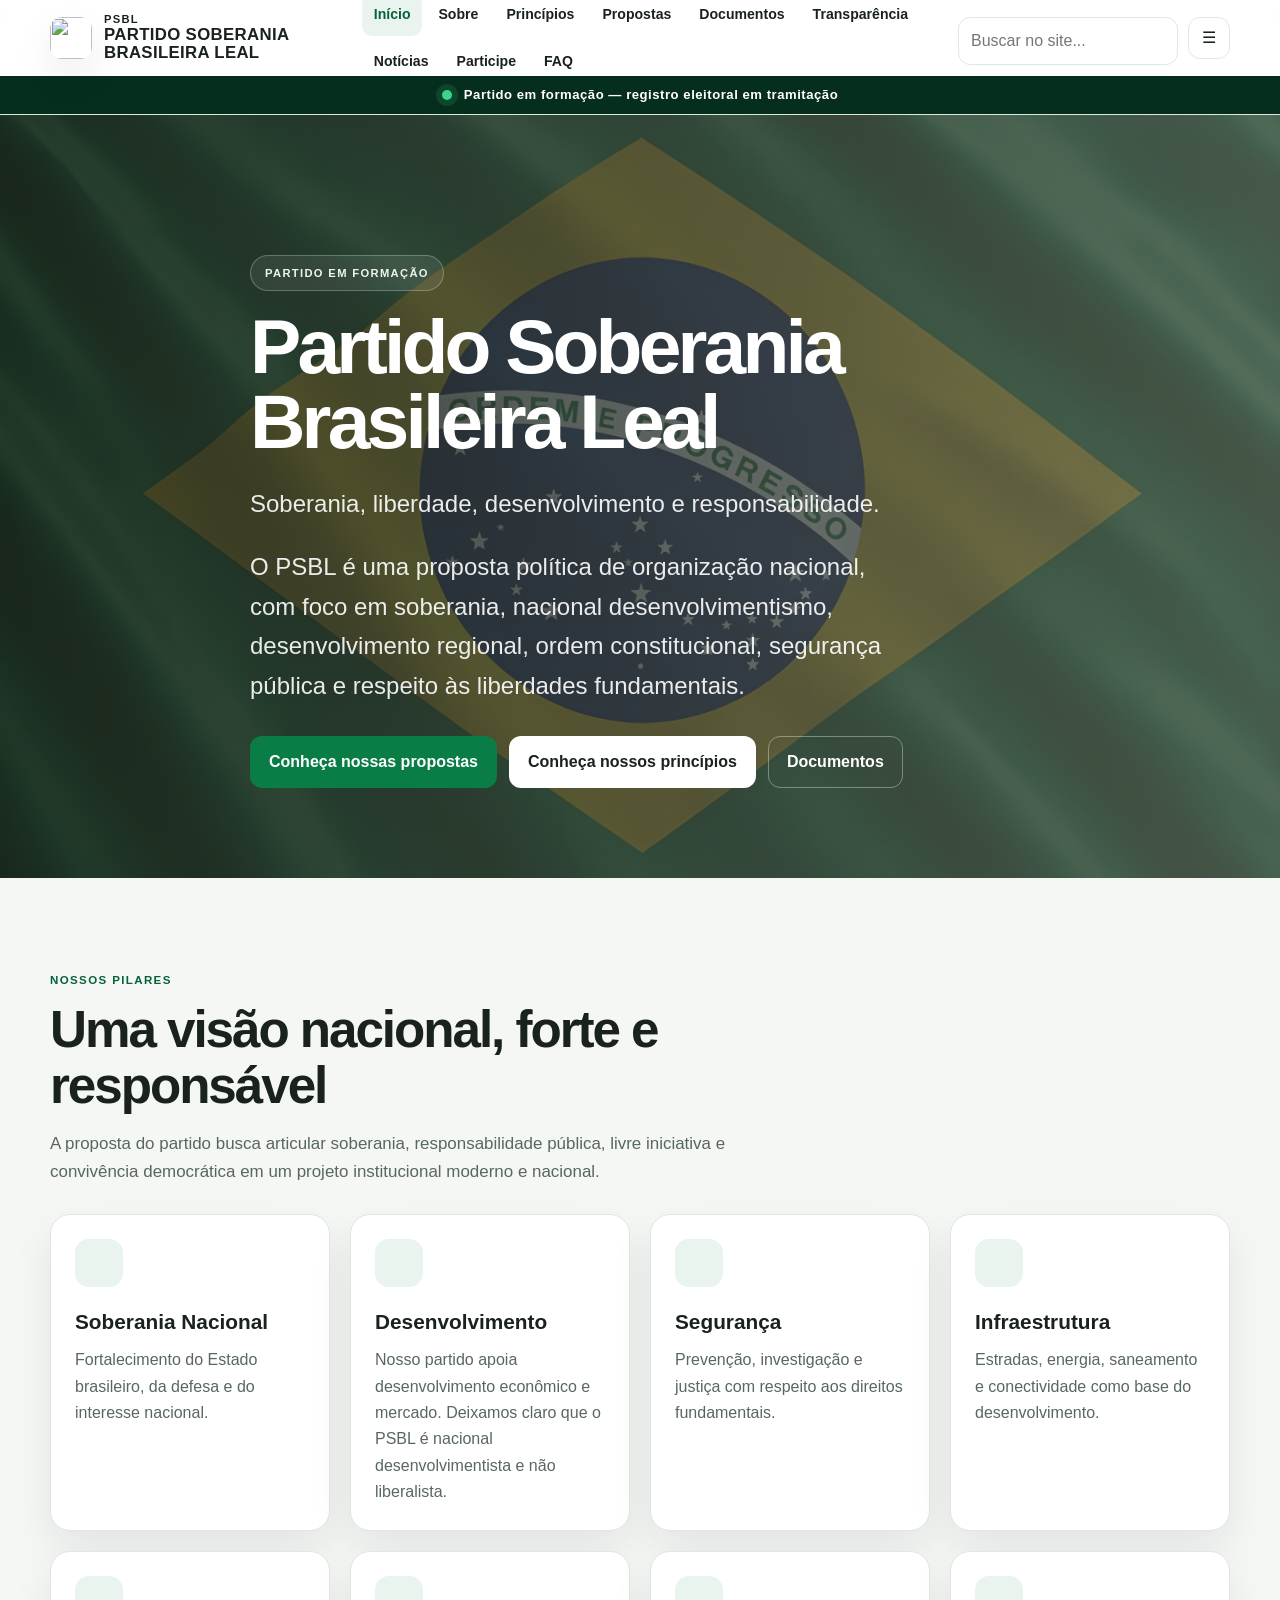
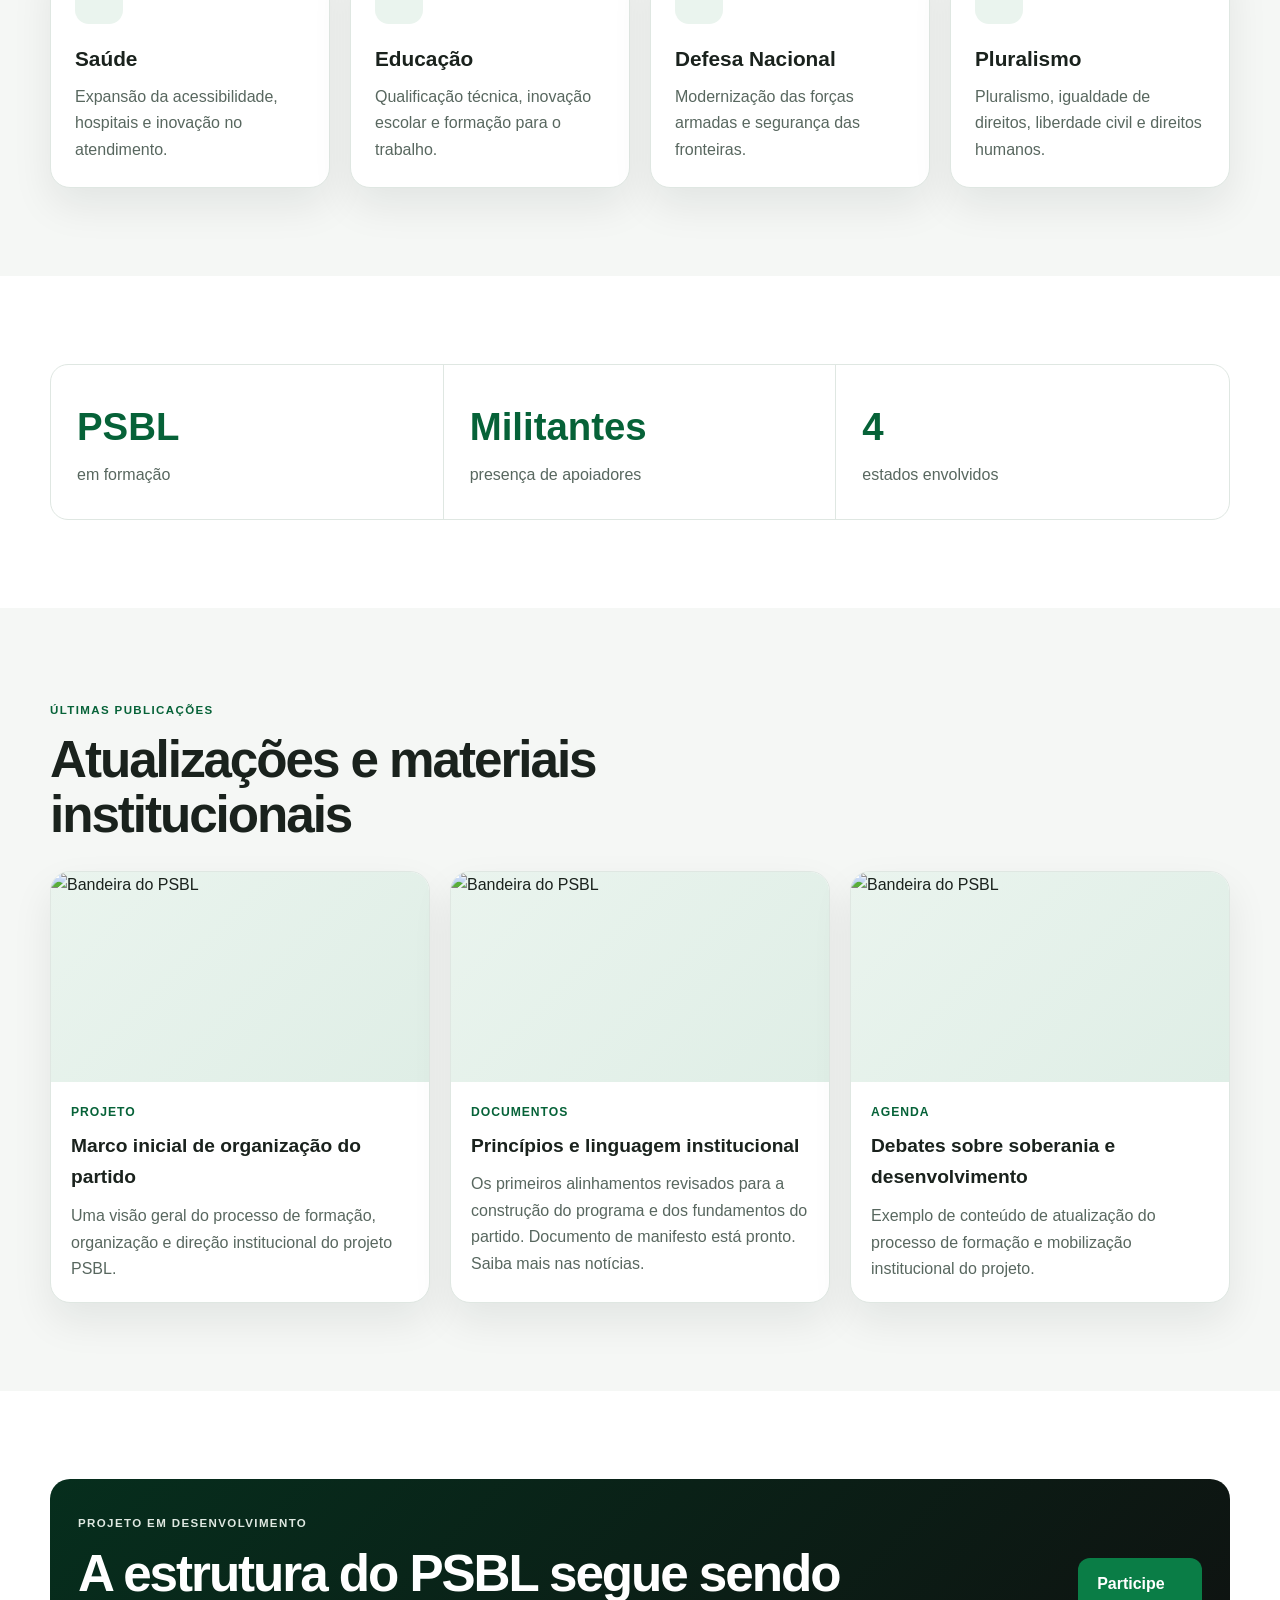
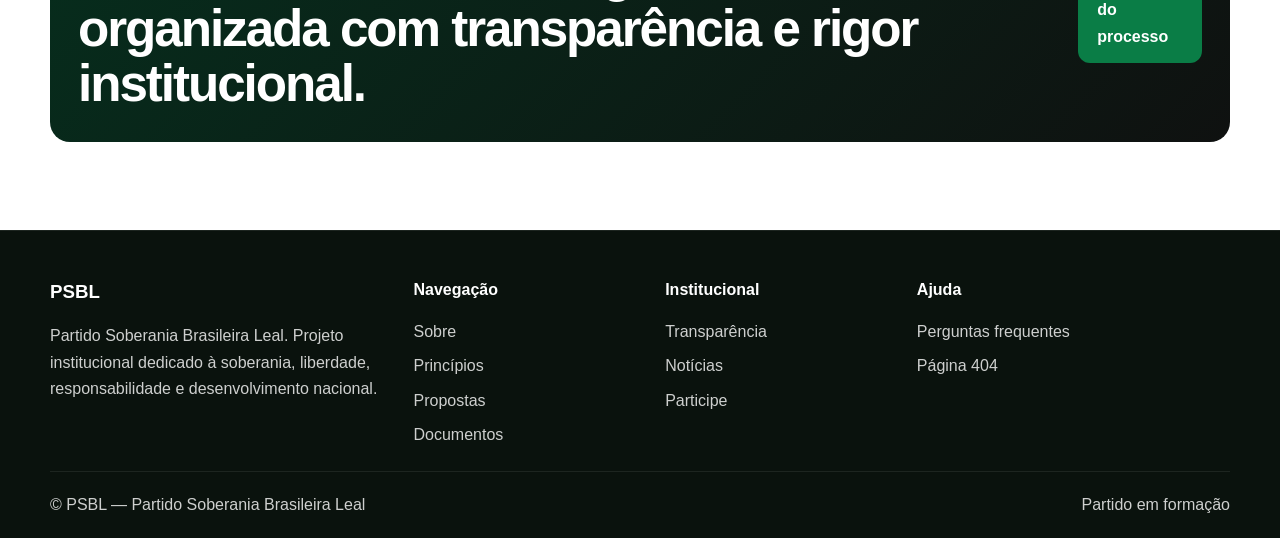
==== commit 973778e3: "Update index.html" ====
--- a/index.html
+++ b/index.html
@@ -3,7 +3,7 @@
   <head>
     <meta charset="UTF-8" />
     <meta name="viewport" content="width=device-width, initial-scale=1.0" />
-    <title>PSBL | Partido Soberania Brasileira Leal</title>
+    <title> PSBL | Partido Soberania Brasileira Leal </title>
     <meta name="description" content="Partido Soberania Brasileira Leal — informações institucionais, princípios e propostas em formação." />
     <meta property="og:title" content="PSBL | Partido Soberania Brasileira Leal" />
     <meta property="og:description" content="PSBL - Partido Soberania Brasileira Leal. Soberania, liberdade, desenvolvimento e responsabilidade." />
@@ -61,7 +61,7 @@
         <div class="container">
           <div class="section-head">
             <span class="kicker">Nossos pilares</span>
-            <h2>Uma visão nacional, nacional e responsável</h2>
+            <h2>Uma visão nacional, forte e responsável</h2>
             <p class="lead">A proposta do partido busca articular soberania, responsabilidade pública, livre iniciativa e convivência democrática em um projeto institucional moderno e nacional.</p>
           </div>
           <div class="grid grid-4">
